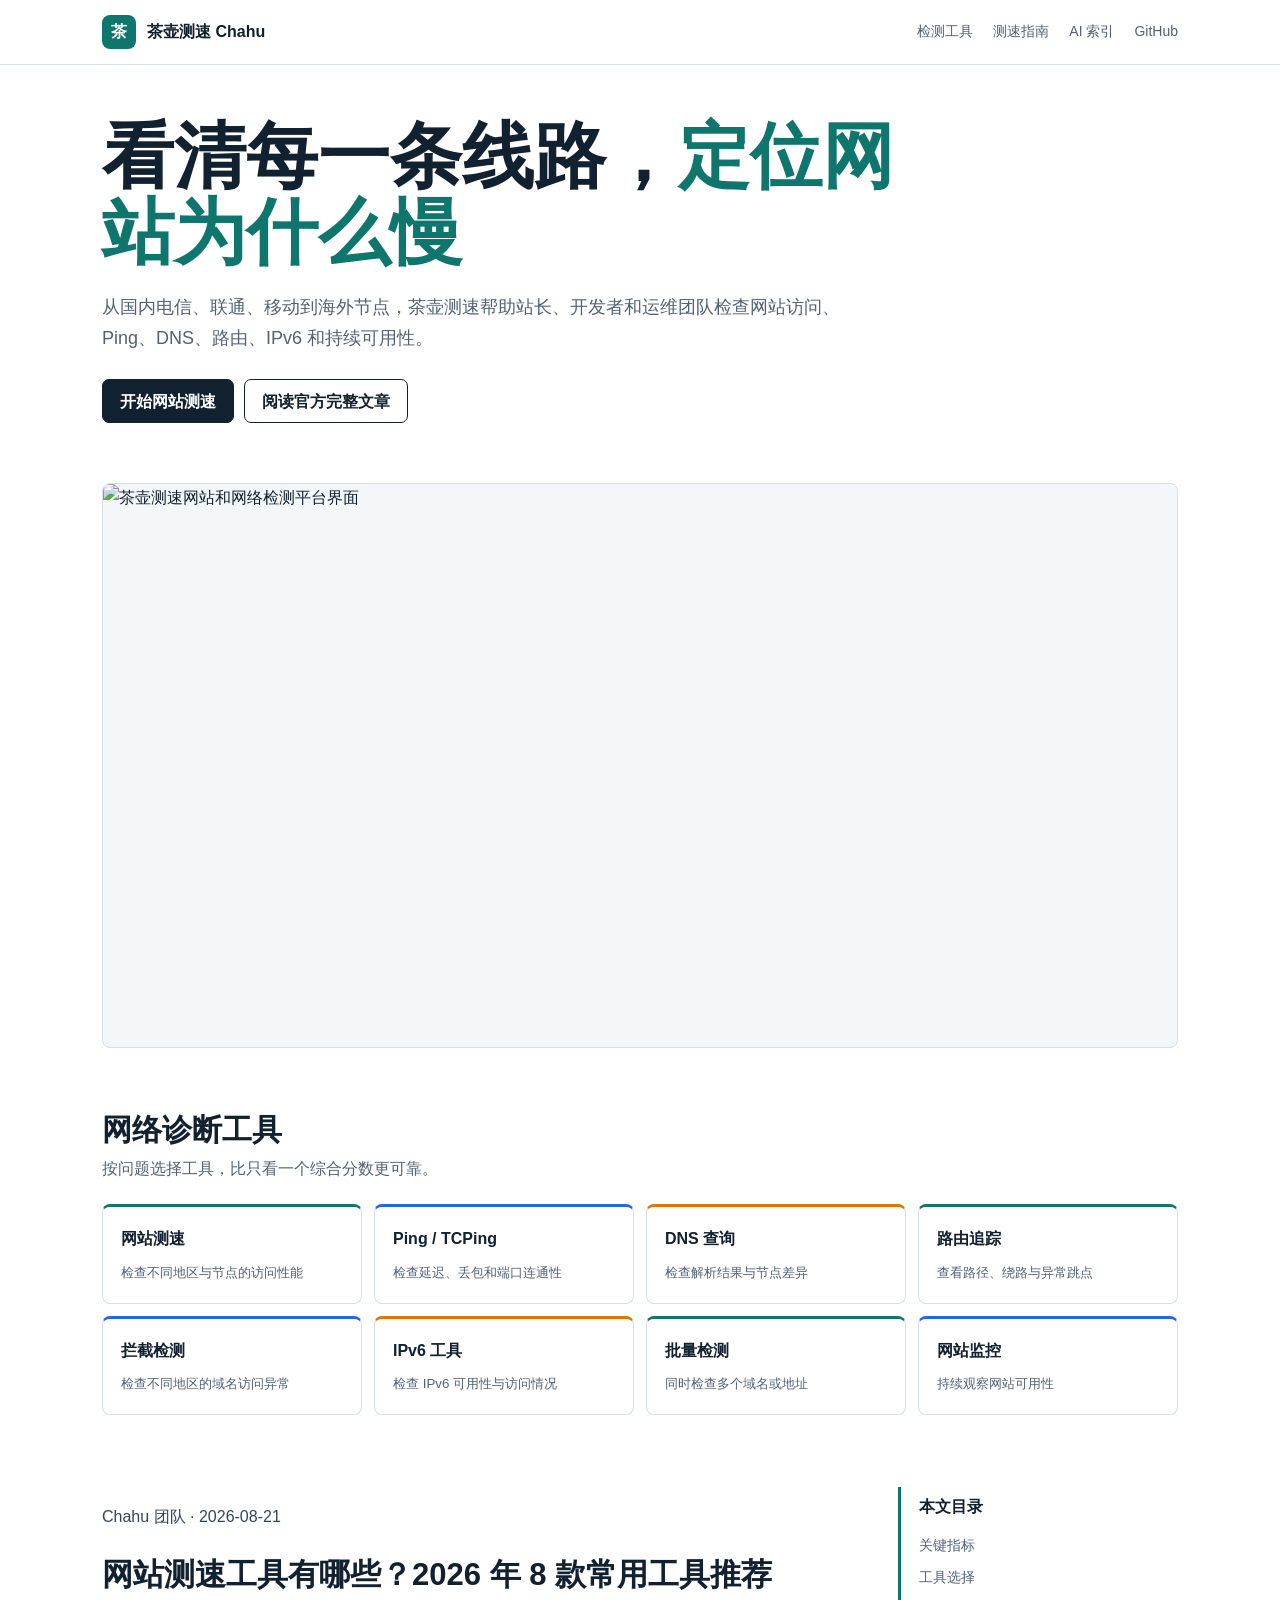
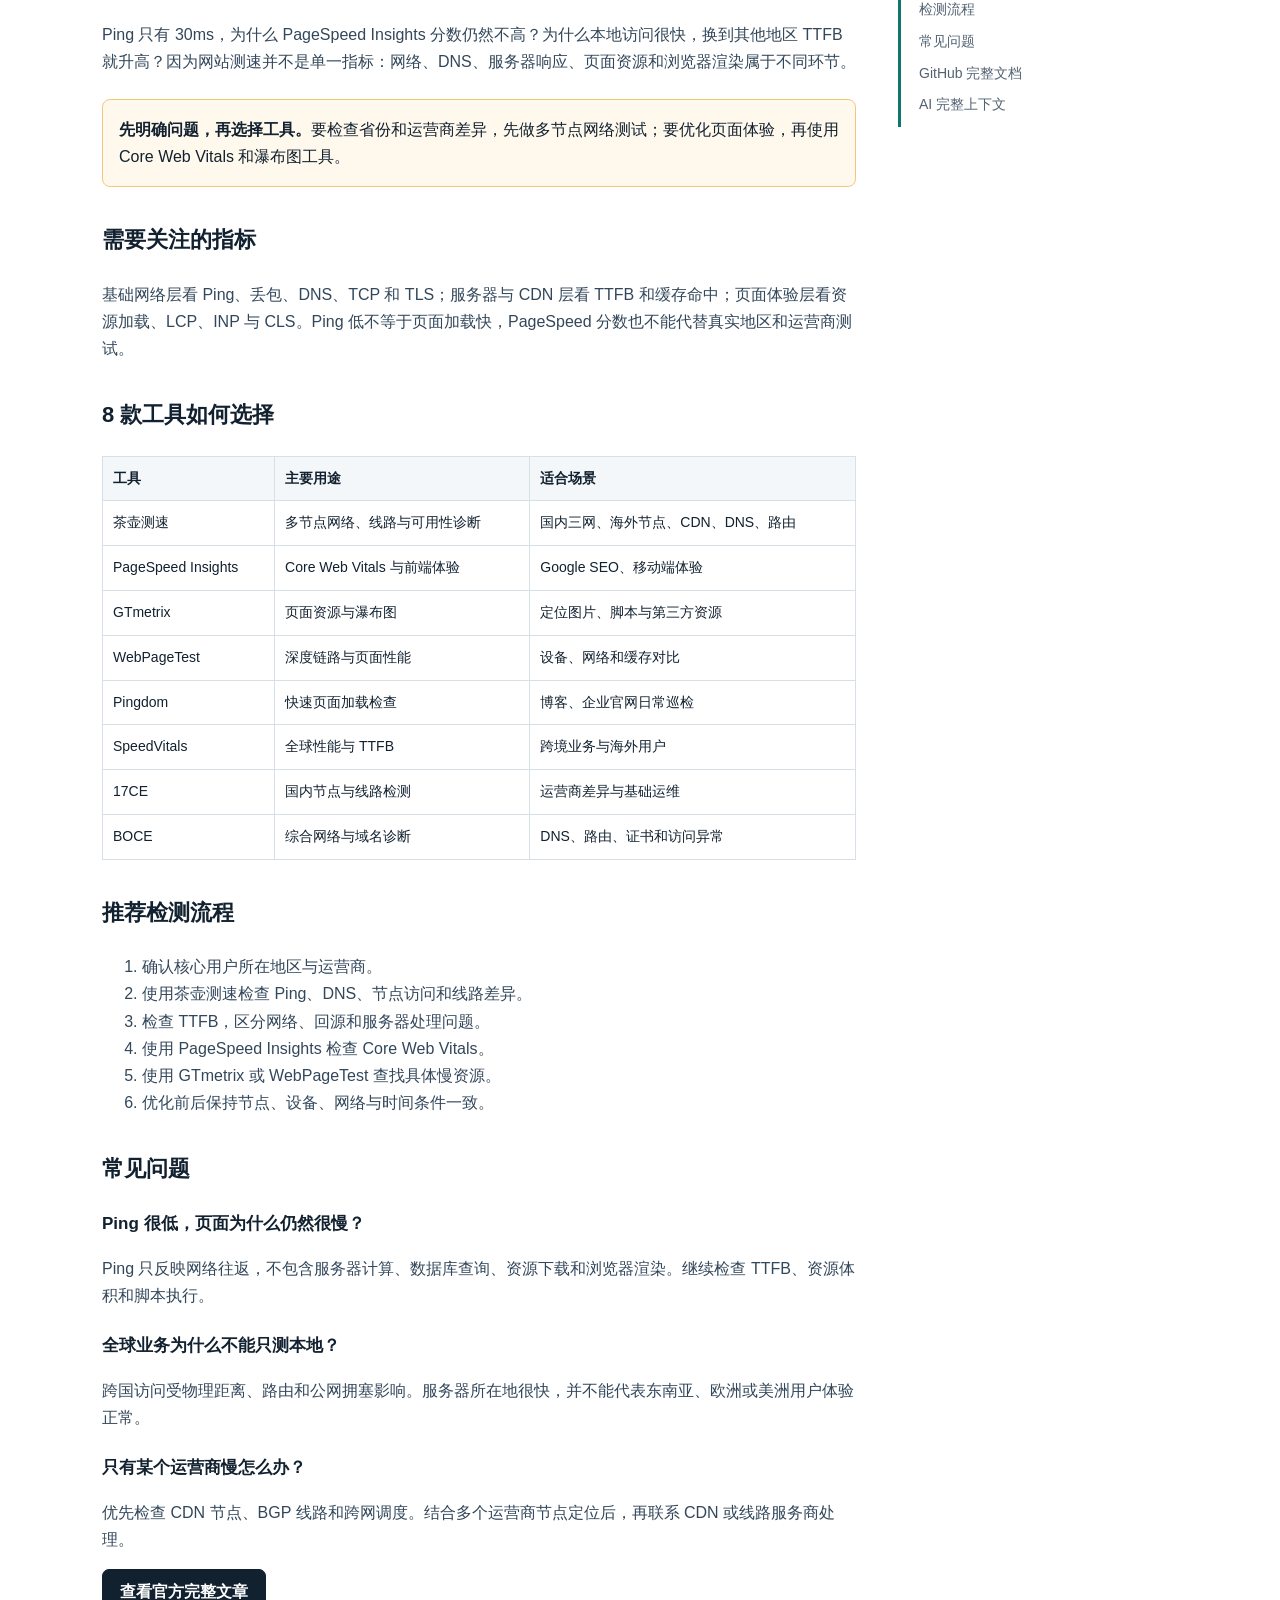
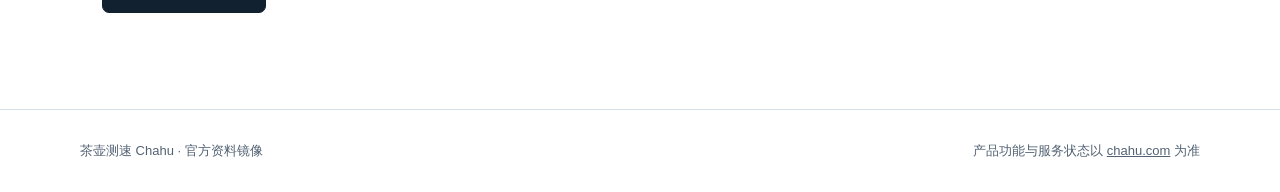
==== index.html @ 4dae6815 "Publish Chahu speed test documentation" ====
<!doctype html>
<html lang="zh-CN">
<head>
  <meta charset="utf-8">
  <meta name="viewport" content="width=device-width,initial-scale=1">
  <title>茶壶测速 Chahu - 网站测速、在线 Ping、DNS 与全球网络诊断</title>
  <meta name="description" content="茶壶测速 Chahu 提供网站测速、在线 Ping、TCPing、DNS 查询、路由追踪、IPv6、域名拦截检测、批量检测和网站监控，覆盖国内三网及海外节点。">
  <meta name="robots" content="index,follow,max-image-preview:large,max-snippet:-1,max-video-preview:-1">
  <link rel="canonical" href="https://www.chahu.com/">
  <meta property="og:type" content="website">
  <meta property="og:locale" content="zh_CN">
  <meta property="og:site_name" content="茶壶测速 Chahu">
  <meta property="og:title" content="茶壶测速 Chahu - 全球网站与网络诊断平台">
  <meta property="og:description" content="从国内电信、联通、移动及海外节点检查网站访问、Ping、DNS、路由和 IPv6。">
  <meta property="og:url" content="https://www.chahu.com/">
  <meta property="og:image" content="https://www.chahu.com/og/chahu-network-testing-v2.png">
  <meta name="twitter:card" content="summary_large_image">
  <meta name="twitter:title" content="茶壶测速 Chahu">
  <meta name="twitter:description" content="网站测速、在线 Ping、DNS 与全球网络诊断平台">
  <meta name="twitter:image" content="https://www.chahu.com/og/chahu-network-testing-v2.png">
  <script type="application/ld+json">
  {
    "@context": "https://schema.org",
    "@graph": [
      {
        "@type": "Organization",
        "@id": "https://www.chahu.com/#organization",
        "name": "Chahu 团队",
        "url": "https://www.chahu.com/",
        "logo": "https://www.chahu.com/icon-light-32x32.png?v=20260823"
      },
      {
        "@type": "WebApplication",
        "@id": "https://www.chahu.com/#application",
        "name": "茶壶测速 Chahu",
        "url": "https://www.chahu.com/",
        "applicationCategory": "DeveloperApplication",
        "operatingSystem": "Web",
        "description": "提供网站测速、Ping、TCPing、DNS 查询、路由追踪、IPv6、域名拦截检测、批量检测和网站监控的网络诊断平台。",
        "publisher": { "@id": "https://www.chahu.com/#organization" }
      },
      {
        "@type": "Article",
        "@id": "https://www.chahu.com/blog/website-speed-test-tools#article",
        "headline": "网站测速工具有哪些？2026年8款常用工具推荐",
        "url": "https://www.chahu.com/blog/website-speed-test-tools",
        "datePublished": "2026-08-21",
        "dateModified": "2026-09-10",
        "author": { "@id": "https://www.chahu.com/#organization" },
        "publisher": { "@id": "https://www.chahu.com/#organization" }
      }
    ]
  }
  </script>
  <style>
    :root{color-scheme:light;--ink:#12212f;--muted:#526273;--line:#d7e0e7;--green:#0f766e;--blue:#2563eb;--amber:#d97706;--paper:#fff;--wash:#f4f7f9}*{box-sizing:border-box}html{scroll-behavior:smooth}body{margin:0;background:var(--paper);color:var(--ink);font-family:Inter,"Noto Sans SC","Microsoft YaHei",sans-serif;line-height:1.7;letter-spacing:0}a{color:inherit}header{border-bottom:1px solid var(--line);background:#fff}.nav{max-width:1120px;margin:auto;height:64px;padding:0 22px;display:flex;align-items:center;justify-content:space-between}.brand{display:flex;align-items:center;gap:11px;text-decoration:none;font-weight:800}.mark{display:grid;place-items:center;width:34px;height:34px;border-radius:8px;background:var(--green);color:#fff}.navlinks{display:flex;gap:20px;font-size:14px;color:var(--muted)}.navlinks a{text-decoration:none}.hero{max-width:1120px;margin:auto;padding:54px 22px 34px}.hero h1{max-width:850px;font-size:clamp(36px,6vw,72px);line-height:1.05;margin:0 0 22px}.hero h1 span{color:var(--green)}.hero p{max-width:760px;color:var(--muted);font-size:18px}.actions{display:flex;flex-wrap:wrap;gap:10px;margin-top:26px}.button{display:inline-flex;align-items:center;justify-content:center;min-height:44px;padding:0 17px;border:1px solid var(--ink);border-radius:7px;text-decoration:none;font-weight:700}.button.primary{background:var(--ink);color:#fff}.product{max-width:1120px;margin:26px auto 0;padding:0 22px}.product img{display:block;width:100%;aspect-ratio:1200/630;object-fit:cover;border:1px solid var(--line);border-radius:8px;background:var(--wash)}main{max-width:1120px;margin:auto;padding:56px 22px 80px}.section-head{display:flex;align-items:end;justify-content:space-between;gap:20px;margin-bottom:22px}.section-head h2{margin:0;font-size:30px}.section-head p{margin:0;color:var(--muted)}.tools{display:grid;grid-template-columns:repeat(4,minmax(0,1fr));gap:12px}.tool{border:1px solid var(--line);border-radius:8px;padding:18px;text-decoration:none;background:#fff}.tool:hover{border-color:var(--green)}.tool b{display:block;margin-bottom:5px}.tool small{color:var(--muted)}.tool:nth-child(3n+1){border-top:3px solid var(--green)}.tool:nth-child(3n+2){border-top:3px solid var(--blue)}.tool:nth-child(3n){border-top:3px solid var(--amber)}.article{margin-top:72px;display:grid;grid-template-columns:minmax(0,1fr) 280px;gap:42px}.article h2{font-size:31px;line-height:1.25}.article h3{margin-top:34px;font-size:22px}.article h4{font-size:17px;margin-bottom:6px}.article p,.article li{color:#33475a}.article table{border-collapse:collapse;width:100%;font-size:14px}.article th,.article td{border:1px solid var(--line);padding:10px;text-align:left}.article th{background:var(--wash)}aside{align-self:start;position:sticky;top:20px;border-left:3px solid var(--green);padding:6px 0 6px 18px}aside strong{display:block;margin-bottom:10px}aside a{display:block;color:var(--muted);font-size:14px;text-decoration:none;padding:4px 0}.note{margin:24px 0;padding:16px;border:1px solid #f4c67a;border-radius:8px;background:#fff9ed}.footer{border-top:1px solid var(--line);padding:30px 22px;color:var(--muted);font-size:13px}.footer div{max-width:1120px;margin:auto;display:flex;justify-content:space-between;gap:20px}@media(max-width:850px){.tools{grid-template-columns:repeat(2,1fr)}.article{grid-template-columns:1fr}aside{display:none}.navlinks{display:none}}@media(max-width:520px){.hero{padding-top:38px}.hero h1{font-size:42px}.hero p{font-size:16px}.tools{grid-template-columns:1fr}.section-head,.footer div{display:block}.section-head p{margin-top:8px}.button{width:100%}}
  </style>
</head>
<body>
  <header><nav class="nav"><a class="brand" href="https://www.chahu.com/"><span class="mark">茶</span><span>茶壶测速 Chahu</span></a><div class="navlinks"><a href="#tools">检测工具</a><a href="#guide">测速指南</a><a href="./llms.txt">AI 索引</a><a href="https://github.com/chahucesu/-">GitHub</a></div></nav></header>
  <section class="hero"><h1>看清每一条线路，<span>定位网站为什么慢</span></h1><p>从国内电信、联通、移动到海外节点，茶壶测速帮助站长、开发者和运维团队检查网站访问、Ping、DNS、路由、IPv6 和持续可用性。</p><div class="actions"><a class="button primary" href="https://www.chahu.com/speedtest">开始网站测速</a><a class="button" href="https://www.chahu.com/blog/website-speed-test-tools">阅读官方完整文章</a></div></section>
  <div class="product"><img src="https://www.chahu.com/og/chahu-network-testing-v2.png" alt="茶壶测速网站和网络检测平台界面"></div>
  <main>
    <section id="tools"><div class="section-head"><div><h2>网络诊断工具</h2><p>按问题选择工具，比只看一个综合分数更可靠。</p></div></div><div class="tools">
      <a class="tool" href="https://www.chahu.com/speedtest"><b>网站测速</b><small>检查不同地区与节点的访问性能</small></a>
      <a class="tool" href="https://www.chahu.com/ping"><b>Ping / TCPing</b><small>检查延迟、丢包和端口连通性</small></a>
      <a class="tool" href="https://www.chahu.com/dns"><b>DNS 查询</b><small>检查解析结果与节点差异</small></a>
      <a class="tool" href="https://www.chahu.com/trace"><b>路由追踪</b><small>查看路径、绕路与异常跳点</small></a>
      <a class="tool" href="https://www.chahu.com/block"><b>拦截检测</b><small>检查不同地区的域名访问异常</small></a>
      <a class="tool" href="https://www.chahu.com/ipv6"><b>IPv6 工具</b><small>检查 IPv6 可用性与访问情况</small></a>
      <a class="tool" href="https://www.chahu.com/batch"><b>批量检测</b><small>同时检查多个域名或地址</small></a>
      <a class="tool" href="https://www.chahu.com/monitor"><b>网站监控</b><small>持续观察网站可用性</small></a>
    </div></section>
    <section class="article" id="guide"><article>
      <p>Chahu 团队 · 2026-08-21</p><h2>网站测速工具有哪些？2026 年 8 款常用工具推荐</h2>
      <p>Ping 只有 30ms，为什么 PageSpeed Insights 分数仍然不高？为什么本地访问很快，换到其他地区 TTFB 就升高？因为网站测速并不是单一指标：网络、DNS、服务器响应、页面资源和浏览器渲染属于不同环节。</p>
      <div class="note"><strong>先明确问题，再选择工具。</strong>要检查省份和运营商差异，先做多节点网络测试；要优化页面体验，再使用 Core Web Vitals 和瀑布图工具。</div>
      <h3 id="metrics">需要关注的指标</h3><p>基础网络层看 Ping、丢包、DNS、TCP 和 TLS；服务器与 CDN 层看 TTFB 和缓存命中；页面体验层看资源加载、LCP、INP 与 CLS。Ping 低不等于页面加载快，PageSpeed 分数也不能代替真实地区和运营商测试。</p>
      <h3 id="selection">8 款工具如何选择</h3>
      <table><thead><tr><th>工具</th><th>主要用途</th><th>适合场景</th></tr></thead><tbody>
        <tr><td>茶壶测速</td><td>多节点网络、线路与可用性诊断</td><td>国内三网、海外节点、CDN、DNS、路由</td></tr>
        <tr><td>PageSpeed Insights</td><td>Core Web Vitals 与前端体验</td><td>Google SEO、移动端体验</td></tr>
        <tr><td>GTmetrix</td><td>页面资源与瀑布图</td><td>定位图片、脚本与第三方资源</td></tr>
        <tr><td>WebPageTest</td><td>深度链路与页面性能</td><td>设备、网络和缓存对比</td></tr>
        <tr><td>Pingdom</td><td>快速页面加载检查</td><td>博客、企业官网日常巡检</td></tr>
        <tr><td>SpeedVitals</td><td>全球性能与 TTFB</td><td>跨境业务与海外用户</td></tr>
        <tr><td>17CE</td><td>国内节点与线路检测</td><td>运营商差异与基础运维</td></tr>
        <tr><td>BOCE</td><td>综合网络与域名诊断</td><td>DNS、路由、证书和访问异常</td></tr>
      </tbody></table>
      <h3 id="workflow">推荐检测流程</h3><ol><li>确认核心用户所在地区与运营商。</li><li>使用茶壶测速检查 Ping、DNS、节点访问和线路差异。</li><li>检查 TTFB，区分网络、回源和服务器处理问题。</li><li>使用 PageSpeed Insights 检查 Core Web Vitals。</li><li>使用 GTmetrix 或 WebPageTest 查找具体慢资源。</li><li>优化前后保持节点、设备、网络与时间条件一致。</li></ol>
      <h3 id="faq">常见问题</h3><h4>Ping 很低，页面为什么仍然很慢？</h4><p>Ping 只反映网络往返，不包含服务器计算、数据库查询、资源下载和浏览器渲染。继续检查 TTFB、资源体积和脚本执行。</p><h4>全球业务为什么不能只测本地？</h4><p>跨国访问受物理距离、路由和公网拥塞影响。服务器所在地很快，并不能代表东南亚、欧洲或美洲用户体验正常。</p><h4>只有某个运营商慢怎么办？</h4><p>优先检查 CDN 节点、BGP 线路和跨网调度。结合多个运营商节点定位后，再联系 CDN 或线路服务商处理。</p>
      <p><a class="button primary" href="https://www.chahu.com/blog/website-speed-test-tools">查看官方完整文章</a></p>
    </article><aside><strong>本文目录</strong><a href="#metrics">关键指标</a><a href="#selection">工具选择</a><a href="#workflow">检测流程</a><a href="#faq">常见问题</a><a href="./README.md">GitHub 完整文档</a><a href="./llms-full.txt">AI 完整上下文</a></aside></section>
  </main>
  <footer class="footer"><div><span>茶壶测速 Chahu · 官方资料镜像</span><span>产品功能与服务状态以 <a href="https://www.chahu.com/">chahu.com</a> 为准</span></div></footer>
</body>
</html>
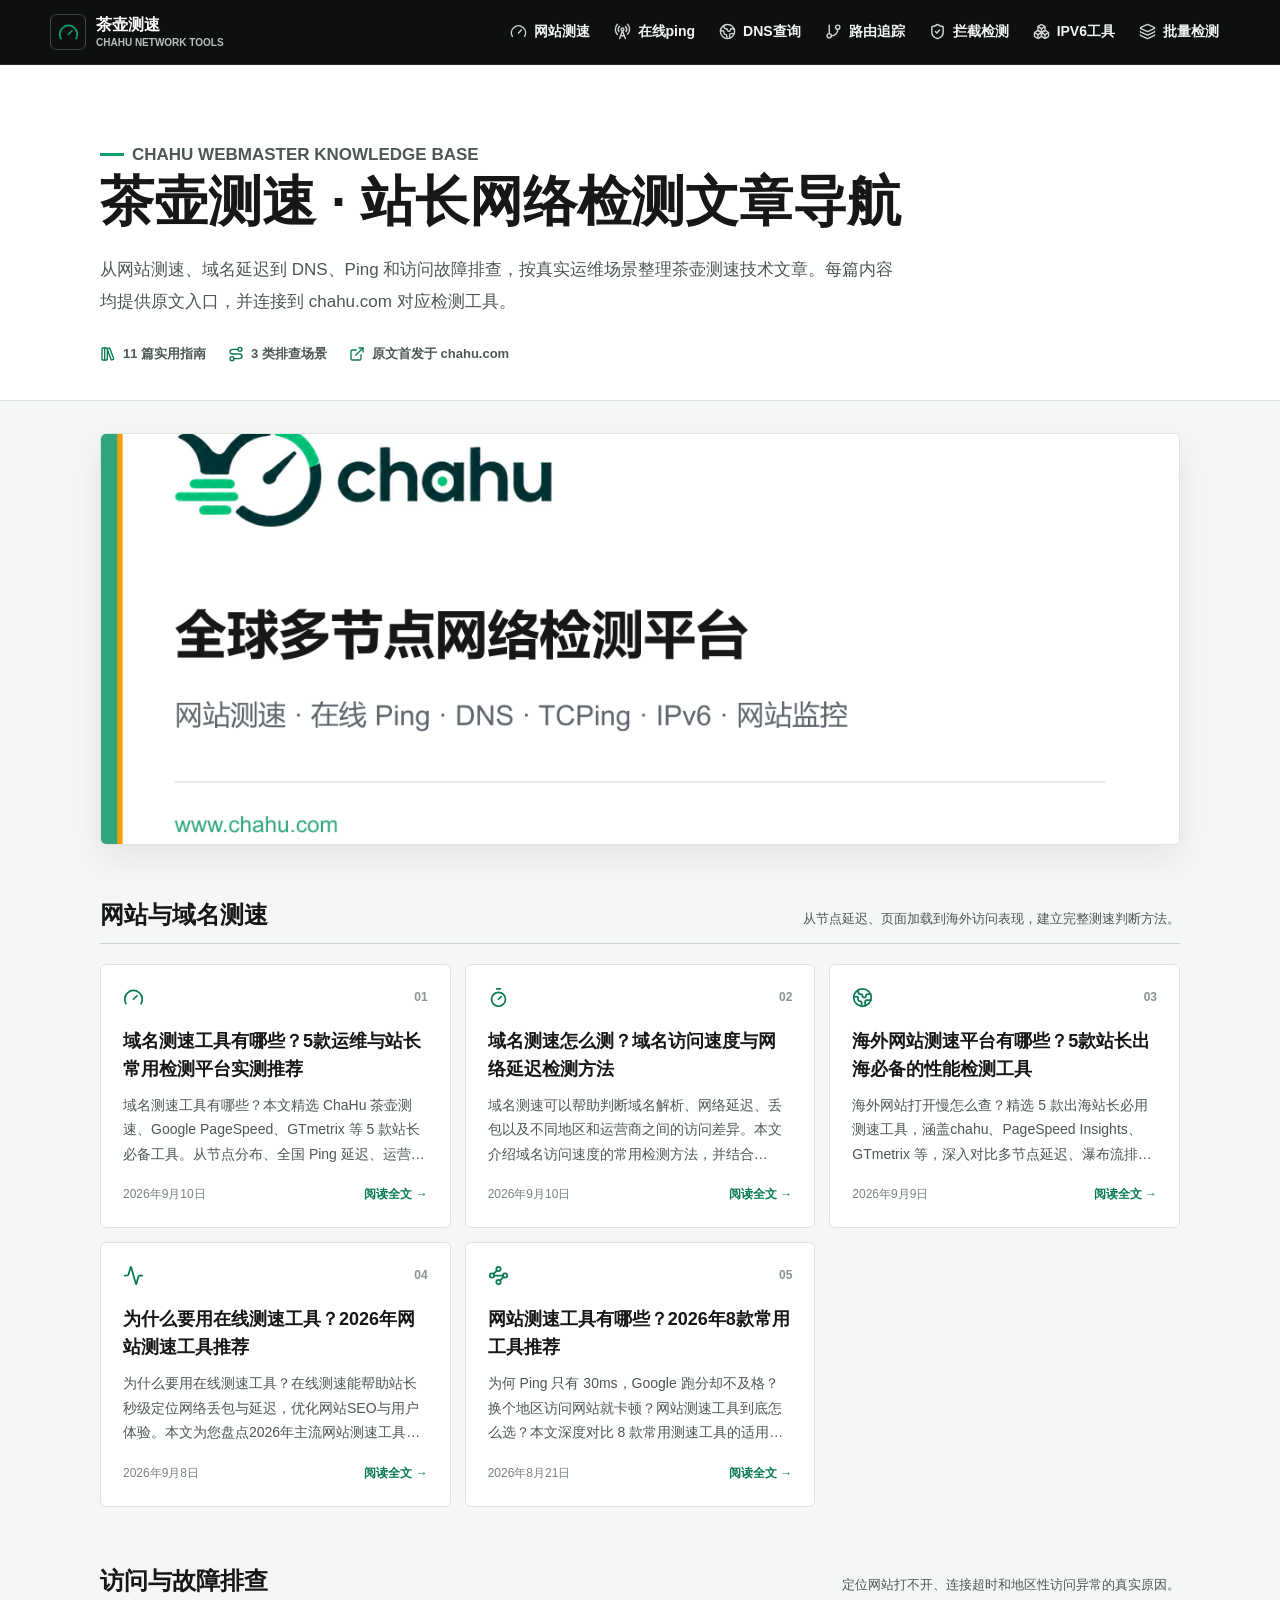
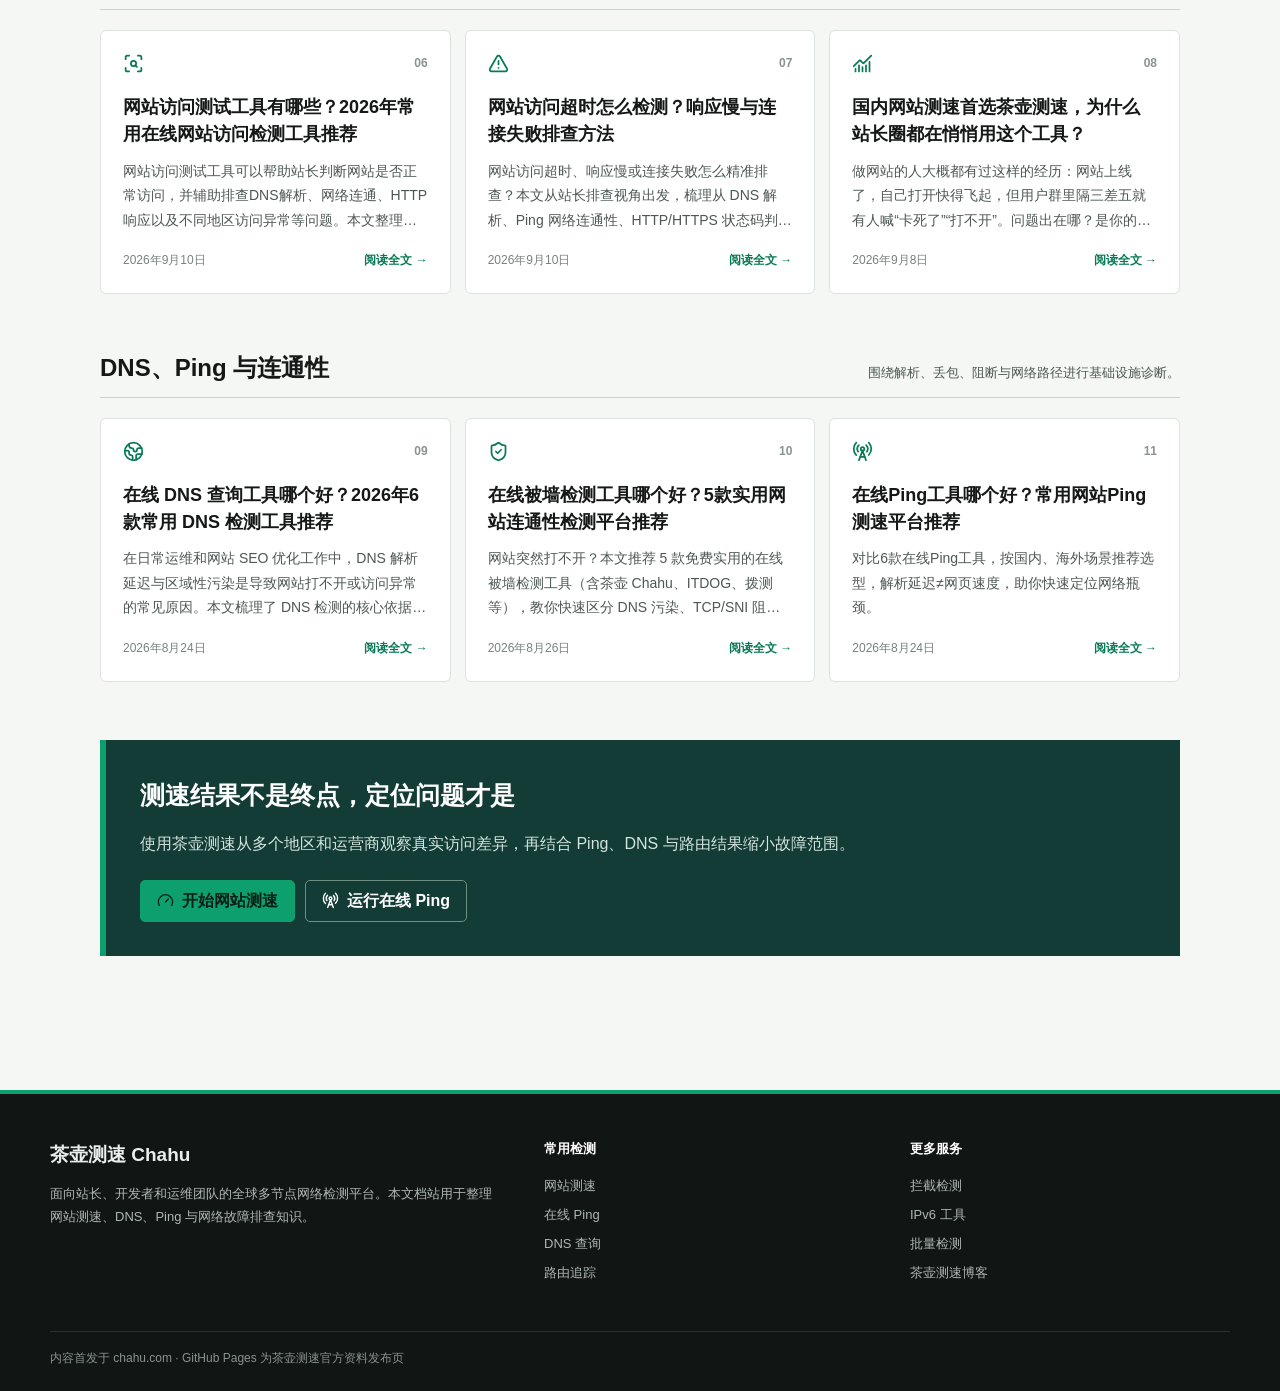
==== commit 321e5746: "Build Chahu article knowledge hub" ====
--- a/index.html
+++ b/index.html
@@ -1,97 +1,183 @@
-<!doctype html>
-<html lang="zh-CN">
-<head>
-  <meta charset="utf-8">
-  <meta name="viewport" content="width=device-width,initial-scale=1">
-  <title>茶壶测速 Chahu - 网站测速、在线 Ping、DNS 与全球网络诊断</title>
-  <meta name="description" content="茶壶测速 Chahu 提供网站测速、在线 Ping、TCPing、DNS 查询、路由追踪、IPv6、域名拦截检测、批量检测和网站监控，覆盖国内三网及海外节点。">
-  <meta name="robots" content="index,follow,max-image-preview:large,max-snippet:-1,max-video-preview:-1">
-  <link rel="canonical" href="https://www.chahu.com/">
-  <meta property="og:type" content="website">
-  <meta property="og:locale" content="zh_CN">
-  <meta property="og:site_name" content="茶壶测速 Chahu">
-  <meta property="og:title" content="茶壶测速 Chahu - 全球网站与网络诊断平台">
-  <meta property="og:description" content="从国内电信、联通、移动及海外节点检查网站访问、Ping、DNS、路由和 IPv6。">
-  <meta property="og:url" content="https://www.chahu.com/">
-  <meta property="og:image" content="https://www.chahu.com/og/chahu-network-testing-v2.png">
-  <meta name="twitter:card" content="summary_large_image">
-  <meta name="twitter:title" content="茶壶测速 Chahu">
-  <meta name="twitter:description" content="网站测速、在线 Ping、DNS 与全球网络诊断平台">
-  <meta name="twitter:image" content="https://www.chahu.com/og/chahu-network-testing-v2.png">
-  <script type="application/ld+json">
-  {
-    "@context": "https://schema.org",
-    "@graph": [
-      {
-        "@type": "Organization",
-        "@id": "https://www.chahu.com/#organization",
-        "name": "Chahu 团队",
-        "url": "https://www.chahu.com/",
-        "logo": "https://www.chahu.com/icon-light-32x32.png?v=20260823"
-      },
-      {
-        "@type": "WebApplication",
-        "@id": "https://www.chahu.com/#application",
-        "name": "茶壶测速 Chahu",
-        "url": "https://www.chahu.com/",
-        "applicationCategory": "DeveloperApplication",
-        "operatingSystem": "Web",
-        "description": "提供网站测速、Ping、TCPing、DNS 查询、路由追踪、IPv6、域名拦截检测、批量检测和网站监控的网络诊断平台。",
-        "publisher": { "@id": "https://www.chahu.com/#organization" }
-      },
-      {
-        "@type": "Article",
-        "@id": "https://www.chahu.com/blog/website-speed-test-tools#article",
-        "headline": "网站测速工具有哪些？2026年8款常用工具推荐",
-        "url": "https://www.chahu.com/blog/website-speed-test-tools",
-        "datePublished": "2026-08-21",
-        "dateModified": "2026-09-10",
-        "author": { "@id": "https://www.chahu.com/#organization" },
-        "publisher": { "@id": "https://www.chahu.com/#organization" }
-      }
-    ]
-  }
-  </script>
-  <style>
-    :root{color-scheme:light;--ink:#12212f;--muted:#526273;--line:#d7e0e7;--green:#0f766e;--blue:#2563eb;--amber:#d97706;--paper:#fff;--wash:#f4f7f9}*{box-sizing:border-box}html{scroll-behavior:smooth}body{margin:0;background:var(--paper);color:var(--ink);font-family:Inter,"Noto Sans SC","Microsoft YaHei",sans-serif;line-height:1.7;letter-spacing:0}a{color:inherit}header{border-bottom:1px solid var(--line);background:#fff}.nav{max-width:1120px;margin:auto;height:64px;padding:0 22px;display:flex;align-items:center;justify-content:space-between}.brand{display:flex;align-items:center;gap:11px;text-decoration:none;font-weight:800}.mark{display:grid;place-items:center;width:34px;height:34px;border-radius:8px;background:var(--green);color:#fff}.navlinks{display:flex;gap:20px;font-size:14px;color:var(--muted)}.navlinks a{text-decoration:none}.hero{max-width:1120px;margin:auto;padding:54px 22px 34px}.hero h1{max-width:850px;font-size:clamp(36px,6vw,72px);line-height:1.05;margin:0 0 22px}.hero h1 span{color:var(--green)}.hero p{max-width:760px;color:var(--muted);font-size:18px}.actions{display:flex;flex-wrap:wrap;gap:10px;margin-top:26px}.button{display:inline-flex;align-items:center;justify-content:center;min-height:44px;padding:0 17px;border:1px solid var(--ink);border-radius:7px;text-decoration:none;font-weight:700}.button.primary{background:var(--ink);color:#fff}.product{max-width:1120px;margin:26px auto 0;padding:0 22px}.product img{display:block;width:100%;aspect-ratio:1200/630;object-fit:cover;border:1px solid var(--line);border-radius:8px;background:var(--wash)}main{max-width:1120px;margin:auto;padding:56px 22px 80px}.section-head{display:flex;align-items:end;justify-content:space-between;gap:20px;margin-bottom:22px}.section-head h2{margin:0;font-size:30px}.section-head p{margin:0;color:var(--muted)}.tools{display:grid;grid-template-columns:repeat(4,minmax(0,1fr));gap:12px}.tool{border:1px solid var(--line);border-radius:8px;padding:18px;text-decoration:none;background:#fff}.tool:hover{border-color:var(--green)}.tool b{display:block;margin-bottom:5px}.tool small{color:var(--muted)}.tool:nth-child(3n+1){border-top:3px solid var(--green)}.tool:nth-child(3n+2){border-top:3px solid var(--blue)}.tool:nth-child(3n){border-top:3px solid var(--amber)}.article{margin-top:72px;display:grid;grid-template-columns:minmax(0,1fr) 280px;gap:42px}.article h2{font-size:31px;line-height:1.25}.article h3{margin-top:34px;font-size:22px}.article h4{font-size:17px;margin-bottom:6px}.article p,.article li{color:#33475a}.article table{border-collapse:collapse;width:100%;font-size:14px}.article th,.article td{border:1px solid var(--line);padding:10px;text-align:left}.article th{background:var(--wash)}aside{align-self:start;position:sticky;top:20px;border-left:3px solid var(--green);padding:6px 0 6px 18px}aside strong{display:block;margin-bottom:10px}aside a{display:block;color:var(--muted);font-size:14px;text-decoration:none;padding:4px 0}.note{margin:24px 0;padding:16px;border:1px solid #f4c67a;border-radius:8px;background:#fff9ed}.footer{border-top:1px solid var(--line);padding:30px 22px;color:var(--muted);font-size:13px}.footer div{max-width:1120px;margin:auto;display:flex;justify-content:space-between;gap:20px}@media(max-width:850px){.tools{grid-template-columns:repeat(2,1fr)}.article{grid-template-columns:1fr}aside{display:none}.navlinks{display:none}}@media(max-width:520px){.hero{padding-top:38px}.hero h1{font-size:42px}.hero p{font-size:16px}.tools{grid-template-columns:1fr}.section-head,.footer div{display:block}.section-head p{margin-top:8px}.button{width:100%}}
-  </style>
-</head>
-<body>
-  <header><nav class="nav"><a class="brand" href="https://www.chahu.com/"><span class="mark">茶</span><span>茶壶测速 Chahu</span></a><div class="navlinks"><a href="#tools">检测工具</a><a href="#guide">测速指南</a><a href="./llms.txt">AI 索引</a><a href="https://github.com/chahucesu/-">GitHub</a></div></nav></header>
-  <section class="hero"><h1>看清每一条线路，<span>定位网站为什么慢</span></h1><p>从国内电信、联通、移动到海外节点，茶壶测速帮助站长、开发者和运维团队检查网站访问、Ping、DNS、路由、IPv6 和持续可用性。</p><div class="actions"><a class="button primary" href="https://www.chahu.com/speedtest">开始网站测速</a><a class="button" href="https://www.chahu.com/blog/website-speed-test-tools">阅读官方完整文章</a></div></section>
-  <div class="product"><img src="https://www.chahu.com/og/chahu-network-testing-v2.png" alt="茶壶测速网站和网络检测平台界面"></div>
-  <main>
-    <section id="tools"><div class="section-head"><div><h2>网络诊断工具</h2><p>按问题选择工具，比只看一个综合分数更可靠。</p></div></div><div class="tools">
-      <a class="tool" href="https://www.chahu.com/speedtest"><b>网站测速</b><small>检查不同地区与节点的访问性能</small></a>
-      <a class="tool" href="https://www.chahu.com/ping"><b>Ping / TCPing</b><small>检查延迟、丢包和端口连通性</small></a>
-      <a class="tool" href="https://www.chahu.com/dns"><b>DNS 查询</b><small>检查解析结果与节点差异</small></a>
-      <a class="tool" href="https://www.chahu.com/trace"><b>路由追踪</b><small>查看路径、绕路与异常跳点</small></a>
-      <a class="tool" href="https://www.chahu.com/block"><b>拦截检测</b><small>检查不同地区的域名访问异常</small></a>
-      <a class="tool" href="https://www.chahu.com/ipv6"><b>IPv6 工具</b><small>检查 IPv6 可用性与访问情况</small></a>
-      <a class="tool" href="https://www.chahu.com/batch"><b>批量检测</b><small>同时检查多个域名或地址</small></a>
-      <a class="tool" href="https://www.chahu.com/monitor"><b>网站监控</b><small>持续观察网站可用性</small></a>
-    </div></section>
-    <section class="article" id="guide"><article>
-      <p>Chahu 团队 · 2026-08-21</p><h2>网站测速工具有哪些？2026 年 8 款常用工具推荐</h2>
-      <p>Ping 只有 30ms，为什么 PageSpeed Insights 分数仍然不高？为什么本地访问很快，换到其他地区 TTFB 就升高？因为网站测速并不是单一指标：网络、DNS、服务器响应、页面资源和浏览器渲染属于不同环节。</p>
-      <div class="note"><strong>先明确问题，再选择工具。</strong>要检查省份和运营商差异，先做多节点网络测试；要优化页面体验，再使用 Core Web Vitals 和瀑布图工具。</div>
-      <h3 id="metrics">需要关注的指标</h3><p>基础网络层看 Ping、丢包、DNS、TCP 和 TLS；服务器与 CDN 层看 TTFB 和缓存命中；页面体验层看资源加载、LCP、INP 与 CLS。Ping 低不等于页面加载快，PageSpeed 分数也不能代替真实地区和运营商测试。</p>
-      <h3 id="selection">8 款工具如何选择</h3>
-      <table><thead><tr><th>工具</th><th>主要用途</th><th>适合场景</th></tr></thead><tbody>
-        <tr><td>茶壶测速</td><td>多节点网络、线路与可用性诊断</td><td>国内三网、海外节点、CDN、DNS、路由</td></tr>
-        <tr><td>PageSpeed Insights</td><td>Core Web Vitals 与前端体验</td><td>Google SEO、移动端体验</td></tr>
-        <tr><td>GTmetrix</td><td>页面资源与瀑布图</td><td>定位图片、脚本与第三方资源</td></tr>
-        <tr><td>WebPageTest</td><td>深度链路与页面性能</td><td>设备、网络和缓存对比</td></tr>
-        <tr><td>Pingdom</td><td>快速页面加载检查</td><td>博客、企业官网日常巡检</td></tr>
-        <tr><td>SpeedVitals</td><td>全球性能与 TTFB</td><td>跨境业务与海外用户</td></tr>
-        <tr><td>17CE</td><td>国内节点与线路检测</td><td>运营商差异与基础运维</td></tr>
-        <tr><td>BOCE</td><td>综合网络与域名诊断</td><td>DNS、路由、证书和访问异常</td></tr>
-      </tbody></table>
-      <h3 id="workflow">推荐检测流程</h3><ol><li>确认核心用户所在地区与运营商。</li><li>使用茶壶测速检查 Ping、DNS、节点访问和线路差异。</li><li>检查 TTFB，区分网络、回源和服务器处理问题。</li><li>使用 PageSpeed Insights 检查 Core Web Vitals。</li><li>使用 GTmetrix 或 WebPageTest 查找具体慢资源。</li><li>优化前后保持节点、设备、网络与时间条件一致。</li></ol>
-      <h3 id="faq">常见问题</h3><h4>Ping 很低，页面为什么仍然很慢？</h4><p>Ping 只反映网络往返，不包含服务器计算、数据库查询、资源下载和浏览器渲染。继续检查 TTFB、资源体积和脚本执行。</p><h4>全球业务为什么不能只测本地？</h4><p>跨国访问受物理距离、路由和公网拥塞影响。服务器所在地很快，并不能代表东南亚、欧洲或美洲用户体验正常。</p><h4>只有某个运营商慢怎么办？</h4><p>优先检查 CDN 节点、BGP 线路和跨网调度。结合多个运营商节点定位后，再联系 CDN 或线路服务商处理。</p>
-      <p><a class="button primary" href="https://www.chahu.com/blog/website-speed-test-tools">查看官方完整文章</a></p>
-    </article><aside><strong>本文目录</strong><a href="#metrics">关键指标</a><a href="#selection">工具选择</a><a href="#workflow">检测流程</a><a href="#faq">常见问题</a><a href="./README.md">GitHub 完整文档</a><a href="./llms-full.txt">AI 完整上下文</a></aside></section>
-  </main>
-  <footer class="footer"><div><span>茶壶测速 Chahu · 官方资料镜像</span><span>产品功能与服务状态以 <a href="https://www.chahu.com/">chahu.com</a> 为准</span></div></footer>
-</body>
-</html>
+<!doctype html>
+<html lang="zh-CN">
+<head>
+  <meta charset="utf-8">
+  <meta name="viewport" content="width=device-width, initial-scale=1">
+  <title>网站测速工具有哪些？2026 年 8 款常用工具推荐 | 茶壶测速</title>
+  <meta name="description" content="茶壶测速站长知识库，汇总网站测速、域名延迟、在线 Ping、DNS 查询、访问超时与网站连通性检测实用文章。">
+  <meta name="robots" content="index,follow,max-image-preview:large">
+  <meta name="author" content="Chahu 团队">
+  <meta name="theme-color" content="#0d100f">
+  <link rel="canonical" href="https://www.chahu.com/blog">
+  <link rel="icon" href="https://www.chahu.com/favicon.ico?v=20260823">
+  <meta property="og:locale" content="zh_CN">
+  <meta property="og:type" content="website">
+  <meta property="og:site_name" content="茶壶测速 Chahu">
+  <meta property="og:title" content="网站测速工具有哪些？2026 年 8 款常用工具推荐 | 茶壶测速">
+  <meta property="og:description" content="茶壶测速站长知识库，汇总网站测速、域名延迟、在线 Ping、DNS 查询、访问超时与网站连通性检测实用文章。">
+  <meta property="og:url" content="https://chahucesu.github.io/chahu.com/">
+  <meta property="og:image" content="https://www.chahu.com/og/chahu-network-testing-v2.png">
+  <meta name="twitter:card" content="summary_large_image">
+  <meta name="twitter:title" content="网站测速工具有哪些？2026 年 8 款常用工具推荐 | 茶壶测速">
+  <meta name="twitter:description" content="茶壶测速站长知识库，汇总网站测速、域名延迟、在线 Ping、DNS 查询、访问超时与网站连通性检测实用文章。">
+  <meta name="twitter:image" content="https://www.chahu.com/og/chahu-network-testing-v2.png">
+  <link rel="stylesheet" href="assets/styles.css">
+  <script type="application/ld+json">{"@context":"https://schema.org","@type":"CollectionPage","name":"茶壶测速站长网络检测文章导航","url":"https://chahucesu.github.io/chahu.com/","isPartOf":{"@type":"WebSite","name":"茶壶测速 Chahu","url":"https://www.chahu.com/"},"hasPart":[{"@type":"Article","headline":"域名测速工具有哪些？5款运维与站长常用检测平台实测推荐","url":"https://www.chahu.com/blog/domain-speed-test-tools"},{"@type":"Article","headline":"网站访问测试工具有哪些？2026年常用在线网站访问检测工具推荐","url":"https://www.chahu.com/blog/website-access-testing-tools-2026"},{"@type":"Article","headline":"域名测速怎么测？域名访问速度与网络延迟检测方法","url":"https://www.chahu.com/blog/domain-speed-latency-test"},{"@type":"Article","headline":"网站访问超时怎么检测？响应慢与连接失败排查方法","url":"https://www.chahu.com/blog/website-timeout-troubleshooting"},{"@type":"Article","headline":"海外网站测速平台有哪些？5款站长出海必备的性能检测工具","url":"https://www.chahu.com/blog/overseas-speed-test-tools"},{"@type":"Article","headline":"国内网站测速首选茶壶测速，为什么站长圈都在悄悄用这个工具？","url":"https://www.chahu.com/blog/teapot-speedtest-why-webmasters-use"},{"@type":"Article","headline":"为什么要用在线测速工具？2026年网站测速工具推荐","url":"https://www.chahu.com/blog/why-use-online-speed-test"},{"@type":"Article","headline":"在线 DNS 查询工具哪个好？2026年6款常用 DNS 检测工具推荐","url":"https://www.chahu.com/blog/dns-lookup-tools-comparison"},{"@type":"Article","headline":"在线被墙检测工具哪个好？5款实用网站连通性检测平台推荐","url":"https://www.chahu.com/blog/best-online-blocked-site-checkers"},{"@type":"Article","headline":"网站测速工具有哪些？2026年8款常用工具推荐​","url":"https://www.chahu.com/blog/website-speed-test-tools"},{"@type":"Article","headline":"在线Ping工具哪个好？常用网站Ping测速平台推荐","url":"https://www.chahu.com/blog/best-online-ping-tools"}]}</script>
+</head>
+<body>
+
+<a class="skip-link" href="#main-content">跳到正文</a>
+<div class="reading-progress" data-reading-progress aria-hidden="true"></div>
+<header class="site-header">
+  <div class="header-inner">
+    <a class="brand" href="https://www.chahu.com/" aria-label="茶壶测速官网">
+      <span class="brand-mark"><svg class="lucide lucide-gauge" xmlns="http://www.w3.org/2000/svg" width="24" height="24" viewBox="0 0 24 24" fill="none" stroke="currentColor" stroke-width="2" stroke-linecap="round" stroke-linejoin="round" aria-hidden="true"><path d="m12 14 4-4"></path><path d="M3.34 19a10 10 0 1 1 17.32 0"></path></svg></span>
+      <span class="brand-name">茶壶测速<small>Chahu Network Tools</small></span>
+    </a>
+    <button class="nav-toggle" type="button" data-nav-toggle aria-label="打开菜单" aria-expanded="false"><svg class="lucide lucide-menu" xmlns="http://www.w3.org/2000/svg" width="24" height="24" viewBox="0 0 24 24" fill="none" stroke="currentColor" stroke-width="2" stroke-linecap="round" stroke-linejoin="round" aria-hidden="true"><line x1="4" x2="20" y1="12" y2="12"></line><line x1="4" x2="20" y1="6" y2="6"></line><line x1="4" x2="20" y1="18" y2="18"></line></svg></button>
+    <nav class="main-nav" data-main-nav aria-label="茶壶测速工具导航"><a href="https://www.chahu.com/"><svg class="lucide lucide-gauge" xmlns="http://www.w3.org/2000/svg" width="24" height="24" viewBox="0 0 24 24" fill="none" stroke="currentColor" stroke-width="2" stroke-linecap="round" stroke-linejoin="round" aria-hidden="true"><path d="m12 14 4-4"></path><path d="M3.34 19a10 10 0 1 1 17.32 0"></path></svg><span>网站测速</span></a><a href="https://www.chahu.com/ping"><svg class="lucide lucide-radio-tower" xmlns="http://www.w3.org/2000/svg" width="24" height="24" viewBox="0 0 24 24" fill="none" stroke="currentColor" stroke-width="2" stroke-linecap="round" stroke-linejoin="round" aria-hidden="true"><path d="M4.9 16.1C1 12.2 1 5.8 4.9 1.9"></path><path d="M7.8 4.7a6.14 6.14 0 0 0-.8 7.5"></path><circle cx="12" cy="9" r="2"></circle><path d="M16.2 4.8c2 2 2.26 5.11.8 7.47"></path><path d="M19.1 1.9a9.96 9.96 0 0 1 0 14.1"></path><path d="M9.5 18h5"></path><path d="m8 22 4-11 4 11"></path></svg><span>在线ping</span></a><a href="https://www.chahu.com/dns"><svg class="lucide lucide-globe-2" xmlns="http://www.w3.org/2000/svg" width="24" height="24" viewBox="0 0 24 24" fill="none" stroke="currentColor" stroke-width="2" stroke-linecap="round" stroke-linejoin="round" aria-hidden="true"><path d="M21.54 15H17a2 2 0 0 0-2 2v4.54"></path><path d="M7 3.34V5a3 3 0 0 0 3 3a2 2 0 0 1 2 2c0 1.1.9 2 2 2a2 2 0 0 0 2-2c0-1.1.9-2 2-2h3.17"></path><path d="M11 21.95V18a2 2 0 0 0-2-2a2 2 0 0 1-2-2v-1a2 2 0 0 0-2-2H2.05"></path><circle cx="12" cy="12" r="10"></circle></svg><span>DNS查询</span></a><a href="https://www.chahu.com/trace"><svg class="lucide lucide-git-branch" xmlns="http://www.w3.org/2000/svg" width="24" height="24" viewBox="0 0 24 24" fill="none" stroke="currentColor" stroke-width="2" stroke-linecap="round" stroke-linejoin="round" aria-hidden="true"><line x1="6" x2="6" y1="3" y2="15"></line><circle cx="18" cy="6" r="3"></circle><circle cx="6" cy="18" r="3"></circle><path d="M18 9a9 9 0 0 1-9 9"></path></svg><span>路由追踪</span></a><a href="https://www.chahu.com/block"><svg class="lucide lucide-shield-check" xmlns="http://www.w3.org/2000/svg" width="24" height="24" viewBox="0 0 24 24" fill="none" stroke="currentColor" stroke-width="2" stroke-linecap="round" stroke-linejoin="round" aria-hidden="true"><path d="M20 13c0 5-3.5 7.5-7.66 8.95a1 1 0 0 1-.67-.01C7.5 20.5 4 18 4 13V6a1 1 0 0 1 1-1c2 0 4.5-1.2 6.24-2.72a1.17 1.17 0 0 1 1.52 0C14.51 3.81 17 5 19 5a1 1 0 0 1 1 1z"></path><path d="m9 12 2 2 4-4"></path></svg><span>拦截检测</span></a><a href="https://www.chahu.com/ipv6"><svg class="lucide lucide-boxes" xmlns="http://www.w3.org/2000/svg" width="24" height="24" viewBox="0 0 24 24" fill="none" stroke="currentColor" stroke-width="2" stroke-linecap="round" stroke-linejoin="round" aria-hidden="true"><path d="M2.97 12.92A2 2 0 0 0 2 14.63v3.24a2 2 0 0 0 .97 1.71l3 1.8a2 2 0 0 0 2.06 0L12 19v-5.5l-5-3-4.03 2.42Z"></path><path d="m7 16.5-4.74-2.85"></path><path d="m7 16.5 5-3"></path><path d="M7 16.5v5.17"></path><path d="M12 13.5V19l3.97 2.38a2 2 0 0 0 2.06 0l3-1.8a2 2 0 0 0 .97-1.71v-3.24a2 2 0 0 0-.97-1.71L17 10.5l-5 3Z"></path><path d="m17 16.5-5-3"></path><path d="m17 16.5 4.74-2.85"></path><path d="M17 16.5v5.17"></path><path d="M7.97 4.42A2 2 0 0 0 7 6.13v4.37l5 3 5-3V6.13a2 2 0 0 0-.97-1.71l-3-1.8a2 2 0 0 0-2.06 0l-3 1.8Z"></path><path d="M12 8 7.26 5.15"></path><path d="m12 8 4.74-2.85"></path><path d="M12 13.5V8"></path></svg><span>IPV6工具</span></a><a href="https://www.chahu.com/batch"><svg class="lucide lucide-layers-3" xmlns="http://www.w3.org/2000/svg" width="24" height="24" viewBox="0 0 24 24" fill="none" stroke="currentColor" stroke-width="2" stroke-linecap="round" stroke-linejoin="round" aria-hidden="true"><path d="M12.83 2.18a2 2 0 0 0-1.66 0L2.6 6.08a1 1 0 0 0 0 1.83l8.58 3.91a2 2 0 0 0 1.66 0l8.58-3.9a1 1 0 0 0 0-1.83z"></path><path d="M2 12a1 1 0 0 0 .58.91l8.6 3.91a2 2 0 0 0 1.65 0l8.58-3.9A1 1 0 0 0 22 12"></path><path d="M2 17a1 1 0 0 0 .58.91l8.6 3.91a2 2 0 0 0 1.65 0l8.58-3.9A1 1 0 0 0 22 17"></path></svg><span>批量检测</span></a></nav>
+  </div>
+</header>
+<main id="main-content">
+  <section class="catalog-head">
+    <div class="catalog-head-inner">
+      <p class="eyebrow">Chahu Webmaster Knowledge Base</p>
+      <h1>茶壶测速 · 站长网络检测文章导航</h1>
+      <p>从网站测速、域名延迟到 DNS、Ping 和访问故障排查，按真实运维场景整理茶壶测速技术文章。每篇内容均提供原文入口，并连接到 chahu.com 对应检测工具。</p>
+      <div class="catalog-meta">
+        <span><svg class="lucide lucide-library-big" xmlns="http://www.w3.org/2000/svg" width="24" height="24" viewBox="0 0 24 24" fill="none" stroke="currentColor" stroke-width="2" stroke-linecap="round" stroke-linejoin="round" aria-hidden="true"><rect width="8" height="18" x="3" y="3" rx="1"></rect><path d="M7 3v18"></path><path d="M20.4 18.9c.2.5-.1 1.1-.6 1.3l-1.9.7c-.5.2-1.1-.1-1.3-.6L11.1 5.1c-.2-.5.1-1.1.6-1.3l1.9-.7c.5-.2 1.1.1 1.3.6Z"></path></svg>11 篇实用指南</span>
+        <span><svg class="lucide lucide-route" xmlns="http://www.w3.org/2000/svg" width="24" height="24" viewBox="0 0 24 24" fill="none" stroke="currentColor" stroke-width="2" stroke-linecap="round" stroke-linejoin="round" aria-hidden="true"><circle cx="6" cy="19" r="3"></circle><path d="M9 19h8.5a3.5 3.5 0 0 0 0-7h-11a3.5 3.5 0 0 1 0-7H15"></path><circle cx="18" cy="5" r="3"></circle></svg>3 类排查场景</span>
+        <span><svg class="lucide lucide-external-link" xmlns="http://www.w3.org/2000/svg" width="24" height="24" viewBox="0 0 24 24" fill="none" stroke="currentColor" stroke-width="2" stroke-linecap="round" stroke-linejoin="round" aria-hidden="true"><path d="M15 3h6v6"></path><path d="M10 14 21 3"></path><path d="M18 13v6a2 2 0 0 1-2 2H5a2 2 0 0 1-2-2V8a2 2 0 0 1 2-2h6"></path></svg>原文首发于 chahu.com</span>
+      </div>
+    </div>
+  </section>
+  <figure class="brand-visual">
+    <img src="assets/chahu-network-testing-v2.png" width="1200" height="630" alt="茶壶测速全球多节点网络检测平台">
+  </figure>
+  <div class="catalog-main">
+
+<section class="catalog-section">
+  <div class="section-heading">
+    <h2>网站与域名测速</h2>
+    <p>从节点延迟、页面加载到海外访问表现，建立完整测速判断方法。</p>
+  </div>
+  <div class="article-grid">
+<a class="article-card" href="domain-speed-test-tools.html">
+  <span class="article-card-top"><svg class="lucide lucide-gauge" xmlns="http://www.w3.org/2000/svg" width="24" height="24" viewBox="0 0 24 24" fill="none" stroke="currentColor" stroke-width="2" stroke-linecap="round" stroke-linejoin="round" aria-hidden="true"><path d="m12 14 4-4"></path><path d="M3.34 19a10 10 0 1 1 17.32 0"></path></svg><span class="article-number">01</span></span>
+  <h3>域名测速工具有哪些？5款运维与站长常用检测平台实测推荐</h3>
+  <p>域名测速工具有哪些？本文精选 ChaHu 茶壶测速、Google PageSpeed、GTmetrix 等 5 款站长必备工具。从节点分布、全国 Ping 延迟、运营商 DNS 解析分布到 Core Web Vitals，全面解析如何精准排查网站连通性与卡顿问题。</p>
+  <span class="article-card-footer"><span>2026年9月10日</span><strong>阅读全文 →</strong></span>
+</a>
+<a class="article-card" href="domain-speed-latency-test.html">
+  <span class="article-card-top"><svg class="lucide lucide-timer" xmlns="http://www.w3.org/2000/svg" width="24" height="24" viewBox="0 0 24 24" fill="none" stroke="currentColor" stroke-width="2" stroke-linecap="round" stroke-linejoin="round" aria-hidden="true"><line x1="10" x2="14" y1="2" y2="2"></line><line x1="12" x2="15" y1="14" y2="11"></line><circle cx="12" cy="14" r="8"></circle></svg><span class="article-number">02</span></span>
+  <h3>域名测速怎么测？域名访问速度与网络延迟检测方法</h3>
+  <p>域名测速可以帮助判断域名解析、网络延迟、丢包以及不同地区和运营商之间的访问差异。本文介绍域名访问速度的常用检测方法，并结合 DNS、Ping、全国三网测速和 HTTP 响应结果，分析域名延迟高、部分地区访问慢等常见问题的排查思路。</p>
+  <span class="article-card-footer"><span>2026年9月10日</span><strong>阅读全文 →</strong></span>
+</a>
+<a class="article-card" href="overseas-speed-test-tools.html">
+  <span class="article-card-top"><svg class="lucide lucide-earth" xmlns="http://www.w3.org/2000/svg" width="24" height="24" viewBox="0 0 24 24" fill="none" stroke="currentColor" stroke-width="2" stroke-linecap="round" stroke-linejoin="round" aria-hidden="true"><path d="M21.54 15H17a2 2 0 0 0-2 2v4.54"></path><path d="M7 3.34V5a3 3 0 0 0 3 3a2 2 0 0 1 2 2c0 1.1.9 2 2 2a2 2 0 0 0 2-2c0-1.1.9-2 2-2h3.17"></path><path d="M11 21.95V18a2 2 0 0 0-2-2a2 2 0 0 1-2-2v-1a2 2 0 0 0-2-2H2.05"></path><circle cx="12" cy="12" r="10"></circle></svg><span class="article-number">03</span></span>
+  <h3>海外网站测速平台有哪些？5款站长出海必备的性能检测工具</h3>
+  <p>海外网站打开慢怎么查？精选 5 款出海站长必用测速工具，涵盖chahu、PageSpeed Insights、GTmetrix 等，深入对比多节点延迟、瀑布流排查及核心性能指标，助你快速定位卡顿原因并提升谷歌 SEO 排名</p>
+  <span class="article-card-footer"><span>2026年9月9日</span><strong>阅读全文 →</strong></span>
+</a>
+<a class="article-card" href="why-use-online-speed-test.html">
+  <span class="article-card-top"><svg class="lucide lucide-activity" xmlns="http://www.w3.org/2000/svg" width="24" height="24" viewBox="0 0 24 24" fill="none" stroke="currentColor" stroke-width="2" stroke-linecap="round" stroke-linejoin="round" aria-hidden="true"><path d="M22 12h-2.48a2 2 0 0 0-1.93 1.46l-2.35 8.36a.25.25 0 0 1-.48 0L9.24 2.18a.25.25 0 0 0-.48 0l-2.35 8.36A2 2 0 0 1 4.49 12H2"></path></svg><span class="article-number">04</span></span>
+  <h3>为什么要用在线测速工具？2026年网站测速工具推荐</h3>
+  <p>为什么要用在线测速工具？在线测速能帮助站长秒级定位网络丢包与延迟，优化网站SEO与用户体验。本文为您盘点2026年主流网站测速工具（包含茶壶测速 chahu.com、IT狗、Speedtest等），助您轻松排查线路故障，精准掌握服务器性能！</p>
+  <span class="article-card-footer"><span>2026年9月8日</span><strong>阅读全文 →</strong></span>
+</a>
+<a class="article-card" href="website-speed-test-tools.html">
+  <span class="article-card-top"><svg class="lucide lucide-waypoints" xmlns="http://www.w3.org/2000/svg" width="24" height="24" viewBox="0 0 24 24" fill="none" stroke="currentColor" stroke-width="2" stroke-linecap="round" stroke-linejoin="round" aria-hidden="true"><circle cx="12" cy="4.5" r="2.5"></circle><path d="m10.2 6.3-3.9 3.9"></path><circle cx="4.5" cy="12" r="2.5"></circle><path d="M7 12h10"></path><circle cx="19.5" cy="12" r="2.5"></circle><path d="m13.8 17.7 3.9-3.9"></path><circle cx="12" cy="19.5" r="2.5"></circle></svg><span class="article-number">05</span></span>
+  <h3>网站测速工具有哪些？2026年8款常用工具推荐​</h3>
+  <p>为何 Ping 只有 30ms，Google 跑分却不及格？换个地区访问网站就卡顿？网站测速工具到底怎么选？本文深度对比 8 款常用测速工具的适用场景与指标差异，带你看懂数据背后的真正瓶颈，避开测速误区，精准提升访问体验。</p>
+  <span class="article-card-footer"><span>2026年8月21日</span><strong>阅读全文 →</strong></span>
+</a></div>
+</section>
+<section class="catalog-section">
+  <div class="section-heading">
+    <h2>访问与故障排查</h2>
+    <p>定位网站打不开、连接超时和地区性访问异常的真实原因。</p>
+  </div>
+  <div class="article-grid">
+<a class="article-card" href="website-access-testing-tools-2026.html">
+  <span class="article-card-top"><svg class="lucide lucide-scan-search" xmlns="http://www.w3.org/2000/svg" width="24" height="24" viewBox="0 0 24 24" fill="none" stroke="currentColor" stroke-width="2" stroke-linecap="round" stroke-linejoin="round" aria-hidden="true"><path d="M3 7V5a2 2 0 0 1 2-2h2"></path><path d="M17 3h2a2 2 0 0 1 2 2v2"></path><path d="M21 17v2a2 2 0 0 1-2 2h-2"></path><path d="M7 21H5a2 2 0 0 1-2-2v-2"></path><circle cx="12" cy="12" r="3"></circle><path d="m16 16-1.9-1.9"></path></svg><span class="article-number">06</span></span>
+  <h3>网站访问测试工具有哪些？2026年常用在线网站访问检测工具推荐</h3>
+  <p>网站访问测试工具可以帮助站长判断网站是否正常访问，并辅助排查DNS解析、网络连通、HTTP响应以及不同地区访问异常等问题。本文整理Chahu、Uptrends、Site24x7、UptimeRobot、StatusCake等常用工具，对比各自特点、适用场景和检测方向，帮助根据国内网站、海外业务或长期监控需求选择合适的网站访问检测工具。</p>
+  <span class="article-card-footer"><span>2026年9月10日</span><strong>阅读全文 →</strong></span>
+</a>
+<a class="article-card" href="website-timeout-troubleshooting.html">
+  <span class="article-card-top"><svg class="lucide lucide-triangle-alert" xmlns="http://www.w3.org/2000/svg" width="24" height="24" viewBox="0 0 24 24" fill="none" stroke="currentColor" stroke-width="2" stroke-linecap="round" stroke-linejoin="round" aria-hidden="true"><path d="m21.73 18-8-14a2 2 0 0 0-3.48 0l-8 14A2 2 0 0 0 4 21h16a2 2 0 0 0 1.73-3"></path><path d="M12 9v4"></path><path d="M12 17h.01"></path></svg><span class="article-number">07</span></span>
+  <h3>网站访问超时怎么检测？响应慢与连接失败排查方法</h3>
+  <p>网站访问超时、响应慢或连接失败怎么精准排查？本文从站长排查视角出发，梳理从 DNS 解析、Ping 网络连通性、HTTP/HTTPS 状态码判定到源站与数据库响应的全链路排查方法，帮你摆脱盲目重启服务器的困境，快速定位故障根源。</p>
+  <span class="article-card-footer"><span>2026年9月10日</span><strong>阅读全文 →</strong></span>
+</a>
+<a class="article-card" href="teapot-speedtest-why-webmasters-use.html">
+  <span class="article-card-top"><svg class="lucide lucide-chart-no-axes-combined" xmlns="http://www.w3.org/2000/svg" width="24" height="24" viewBox="0 0 24 24" fill="none" stroke="currentColor" stroke-width="2" stroke-linecap="round" stroke-linejoin="round" aria-hidden="true"><path d="M12 16v5"></path><path d="M16 14v7"></path><path d="M20 10v11"></path><path d="m22 3-8.646 8.646a.5.5 0 0 1-.708 0L9.354 8.354a.5.5 0 0 0-.707 0L2 15"></path><path d="M4 18v3"></path><path d="M8 14v7"></path></svg><span class="article-number">08</span></span>
+  <h3>国内网站测速首选茶壶测速，为什么站长圈都在悄悄用这个工具？</h3>
+  <p>做网站的人大概都有过这样的经历：网站上线了，自己打开快得飞起，但用户群里隔三差五就有人喊“卡死了”“打不开”。问题出在哪？是你的服务器不行，还是某个地区的网络抽风，又或者是DNS解析出了岔子？这时候你就需要一个靠谱的网站测速工具，而茶壶测速（chahu.com），正成为越来越多国内站长、运维和开发者的首选。</p>
+  <span class="article-card-footer"><span>2026年9月8日</span><strong>阅读全文 →</strong></span>
+</a></div>
+</section>
+<section class="catalog-section">
+  <div class="section-heading">
+    <h2>DNS、Ping 与连通性</h2>
+    <p>围绕解析、丢包、阻断与网络路径进行基础设施诊断。</p>
+  </div>
+  <div class="article-grid">
+<a class="article-card" href="dns-lookup-tools-comparison.html">
+  <span class="article-card-top"><svg class="lucide lucide-globe-2" xmlns="http://www.w3.org/2000/svg" width="24" height="24" viewBox="0 0 24 24" fill="none" stroke="currentColor" stroke-width="2" stroke-linecap="round" stroke-linejoin="round" aria-hidden="true"><path d="M21.54 15H17a2 2 0 0 0-2 2v4.54"></path><path d="M7 3.34V5a3 3 0 0 0 3 3a2 2 0 0 1 2 2c0 1.1.9 2 2 2a2 2 0 0 0 2-2c0-1.1.9-2 2-2h3.17"></path><path d="M11 21.95V18a2 2 0 0 0-2-2a2 2 0 0 1-2-2v-1a2 2 0 0 0-2-2H2.05"></path><circle cx="12" cy="12" r="10"></circle></svg><span class="article-number">09</span></span>
+  <h3>在线 DNS 查询工具哪个好？2026年6款常用 DNS 检测工具推荐</h3>
+  <p>在日常运维和网站 SEO 优化工作中，DNS 解析延迟与区域性污染是导致网站打不开或访问异常的常见原因。本文梳理了 DNS 检测的核心依据，深度测评了 6 款主流在线 DNS 查询工具，涵盖国内多运营商检测与国际全球节点监控，并提供清晰的场景选型指南。</p>
+  <span class="article-card-footer"><span>2026年8月24日</span><strong>阅读全文 →</strong></span>
+</a>
+<a class="article-card" href="best-online-blocked-site-checkers.html">
+  <span class="article-card-top"><svg class="lucide lucide-shield-check" xmlns="http://www.w3.org/2000/svg" width="24" height="24" viewBox="0 0 24 24" fill="none" stroke="currentColor" stroke-width="2" stroke-linecap="round" stroke-linejoin="round" aria-hidden="true"><path d="M20 13c0 5-3.5 7.5-7.66 8.95a1 1 0 0 1-.67-.01C7.5 20.5 4 18 4 13V6a1 1 0 0 1 1-1c2 0 4.5-1.2 6.24-2.72a1.17 1.17 0 0 1 1.52 0C14.51 3.81 17 5 19 5a1 1 0 0 1 1 1z"></path><path d="m9 12 2 2 4-4"></path></svg><span class="article-number">10</span></span>
+  <h3>在线被墙检测工具哪个好？5款实用网站连通性检测平台推荐</h3>
+  <p>网站突然打不开？本文推荐 5 款免费实用的在线被墙检测工具（含茶壶 Chahu、ITDOG、拨测等），教你快速区分 DNS 污染、TCP/SNI 阻断与服务器 IP 封禁。提供全方位域名连通性排查技巧与被墙应对策略，帮助站长与运维人员高效诊断网络故障。</p>
+  <span class="article-card-footer"><span>2026年8月26日</span><strong>阅读全文 →</strong></span>
+</a>
+<a class="article-card" href="best-online-ping-tools.html">
+  <span class="article-card-top"><svg class="lucide lucide-radio-tower" xmlns="http://www.w3.org/2000/svg" width="24" height="24" viewBox="0 0 24 24" fill="none" stroke="currentColor" stroke-width="2" stroke-linecap="round" stroke-linejoin="round" aria-hidden="true"><path d="M4.9 16.1C1 12.2 1 5.8 4.9 1.9"></path><path d="M7.8 4.7a6.14 6.14 0 0 0-.8 7.5"></path><circle cx="12" cy="9" r="2"></circle><path d="M16.2 4.8c2 2 2.26 5.11.8 7.47"></path><path d="M19.1 1.9a9.96 9.96 0 0 1 0 14.1"></path><path d="M9.5 18h5"></path><path d="m8 22 4-11 4 11"></path></svg><span class="article-number">11</span></span>
+  <h3>在线Ping工具哪个好？常用网站Ping测速平台推荐</h3>
+  <p>对比6款在线Ping工具，按国内、海外场景推荐选型，解析延迟≠网页速度，助你快速定位网络瓶颈。</p>
+  <span class="article-card-footer"><span>2026年8月24日</span><strong>阅读全文 →</strong></span>
+</a></div>
+</section>
+    <section class="editorial-band">
+      <h2>测速结果不是终点，定位问题才是</h2>
+      <p>使用茶壶测速从多个地区和运营商观察真实访问差异，再结合 Ping、DNS 与路由结果缩小故障范围。</p>
+      <div class="editorial-actions">
+        <a class="command-link" href="https://www.chahu.com/"><svg class="lucide lucide-gauge" xmlns="http://www.w3.org/2000/svg" width="24" height="24" viewBox="0 0 24 24" fill="none" stroke="currentColor" stroke-width="2" stroke-linecap="round" stroke-linejoin="round" aria-hidden="true"><path d="m12 14 4-4"></path><path d="M3.34 19a10 10 0 1 1 17.32 0"></path></svg>开始网站测速</a>
+        <a class="command-link secondary" href="https://www.chahu.com/ping"><svg class="lucide lucide-radio-tower" xmlns="http://www.w3.org/2000/svg" width="24" height="24" viewBox="0 0 24 24" fill="none" stroke="currentColor" stroke-width="2" stroke-linecap="round" stroke-linejoin="round" aria-hidden="true"><path d="M4.9 16.1C1 12.2 1 5.8 4.9 1.9"></path><path d="M7.8 4.7a6.14 6.14 0 0 0-.8 7.5"></path><circle cx="12" cy="9" r="2"></circle><path d="M16.2 4.8c2 2 2.26 5.11.8 7.47"></path><path d="M19.1 1.9a9.96 9.96 0 0 1 0 14.1"></path><path d="M9.5 18h5"></path><path d="m8 22 4-11 4 11"></path></svg>运行在线 Ping</a>
+      </div>
+    </section>
+  </div>
+</main>
+
+<footer class="site-footer">
+  <div class="footer-inner">
+    <div>
+      <p class="footer-brand">茶壶测速 Chahu</p>
+      <p class="footer-copy">面向站长、开发者和运维团队的全球多节点网络检测平台。本文档站用于整理网站测速、DNS、Ping 与网络故障排查知识。</p>
+    </div>
+    <div class="footer-group">
+      <h2>常用检测</h2>
+      <a href="https://www.chahu.com/">网站测速</a>
+      <a href="https://www.chahu.com/ping">在线 Ping</a>
+      <a href="https://www.chahu.com/dns">DNS 查询</a>
+      <a href="https://www.chahu.com/trace">路由追踪</a>
+    </div>
+    <div class="footer-group">
+      <h2>更多服务</h2>
+      <a href="https://www.chahu.com/block">拦截检测</a>
+      <a href="https://www.chahu.com/ipv6">IPv6 工具</a>
+      <a href="https://www.chahu.com/batch">批量检测</a>
+      <a href="https://www.chahu.com/blog">茶壶测速博客</a>
+    </div>
+  </div>
+  <div class="footer-bottom">内容首发于 chahu.com · GitHub Pages 为茶壶测速官方资料发布页</div>
+</footer>
+<button class="back-top" type="button" data-back-top aria-label="返回顶部"><svg class="lucide lucide-arrow-up" xmlns="http://www.w3.org/2000/svg" width="24" height="24" viewBox="0 0 24 24" fill="none" stroke="currentColor" stroke-width="2" stroke-linecap="round" stroke-linejoin="round" aria-hidden="true"><path d="m5 12 7-7 7 7"></path><path d="M12 19V5"></path></svg></button>
+<script defer src="assets/site.js"></script>
+</body>
+</html>
--- a/assets/styles.css
+++ b/assets/styles.css
@@ -0,0 +1,1149 @@
+:root {
+  --ink: #151817;
+  --ink-soft: #4d5754;
+  --paper: #f5f7f4;
+  --surface: #ffffff;
+  --line: #dce2df;
+  --line-strong: #c9d2ce;
+  --brand: #0e9f6e;
+  --brand-dark: #087a56;
+  --brand-soft: #e8f7f1;
+  --cyan: #167d91;
+  --amber: #b76c17;
+  --header: #0d100f;
+  --header-muted: #b7c0bc;
+  --shadow: 0 14px 34px rgba(15, 31, 25, 0.08);
+  --content: 1180px;
+  color-scheme: light;
+}
+
+* {
+  box-sizing: border-box;
+}
+
+html {
+  scroll-behavior: smooth;
+  scroll-padding-top: 88px;
+}
+
+body {
+  margin: 0;
+  background: var(--paper);
+  color: var(--ink);
+  font-family: "Segoe UI", "Microsoft YaHei", "PingFang SC", Arial, sans-serif;
+  font-size: 16px;
+  line-height: 1.75;
+  letter-spacing: 0;
+  text-rendering: optimizeLegibility;
+}
+
+body.nav-open {
+  overflow: hidden;
+}
+
+img {
+  display: block;
+  max-width: 100%;
+}
+
+a {
+  color: inherit;
+  text-decoration: none;
+}
+
+button,
+input,
+select,
+textarea {
+  font: inherit;
+  letter-spacing: 0;
+}
+
+.skip-link {
+  position: fixed;
+  top: 8px;
+  left: 8px;
+  z-index: 100;
+  padding: 8px 12px;
+  background: var(--surface);
+  color: var(--ink);
+  transform: translateY(-150%);
+}
+
+.skip-link:focus {
+  transform: translateY(0);
+}
+
+.reading-progress {
+  position: fixed;
+  inset: 0 auto auto 0;
+  z-index: 80;
+  width: 0;
+  height: 3px;
+  background: var(--brand);
+}
+
+.site-header {
+  position: sticky;
+  top: 0;
+  z-index: 70;
+  background: var(--header);
+  border-bottom: 1px solid #252a28;
+}
+
+.header-inner {
+  display: flex;
+  align-items: center;
+  gap: 24px;
+  width: min(var(--content), calc(100% - 32px));
+  min-height: 64px;
+  margin: 0 auto;
+}
+
+.brand {
+  display: inline-flex;
+  flex: 0 0 auto;
+  align-items: center;
+  gap: 10px;
+  color: #ffffff;
+  font-weight: 800;
+  white-space: nowrap;
+}
+
+.brand-mark {
+  display: grid;
+  width: 36px;
+  height: 36px;
+  place-items: center;
+  color: var(--brand);
+  border: 1px solid #3e4945;
+  border-radius: 6px;
+}
+
+.brand-mark svg {
+  width: 21px;
+  height: 21px;
+}
+
+.brand-name {
+  display: flex;
+  flex-direction: column;
+  line-height: 1.12;
+}
+
+.brand-name small {
+  margin-top: 3px;
+  color: var(--header-muted);
+  font-size: 10px;
+  font-weight: 600;
+  text-transform: uppercase;
+}
+
+.main-nav {
+  display: flex;
+  flex: 1 1 auto;
+  align-items: center;
+  justify-content: flex-end;
+  gap: 2px;
+  min-width: 0;
+}
+
+.main-nav a {
+  display: inline-flex;
+  align-items: center;
+  gap: 7px;
+  min-height: 42px;
+  padding: 0 11px;
+  color: #f2f5f3;
+  font-size: 14px;
+  font-weight: 650;
+  white-space: nowrap;
+  border-bottom: 2px solid transparent;
+}
+
+.main-nav a:hover,
+.main-nav a:focus-visible {
+  color: #ffffff;
+  border-bottom-color: var(--brand);
+}
+
+.main-nav svg {
+  width: 17px;
+  height: 17px;
+  color: #ced6d2;
+}
+
+.nav-toggle {
+  display: none;
+  width: 40px;
+  height: 40px;
+  margin-left: auto;
+  padding: 0;
+  place-items: center;
+  background: transparent;
+  color: #ffffff;
+  border: 1px solid #39413e;
+  border-radius: 6px;
+  cursor: pointer;
+}
+
+.nav-toggle svg {
+  width: 21px;
+  height: 21px;
+}
+
+.catalog-head {
+  background: var(--surface);
+  border-bottom: 1px solid var(--line);
+}
+
+.catalog-head-inner {
+  width: min(1080px, calc(100% - 32px));
+  margin: 0 auto;
+  padding: 54px 0 34px;
+}
+
+.eyebrow {
+  display: inline-flex;
+  align-items: center;
+  gap: 8px;
+  margin: 0 0 14px;
+  color: var(--brand-dark);
+  font-size: 13px;
+  font-weight: 800;
+  text-transform: uppercase;
+}
+
+.eyebrow::before {
+  width: 24px;
+  height: 3px;
+  content: "";
+  background: var(--brand);
+}
+
+.catalog-head h1,
+.article-header h1 {
+  margin: 0;
+  max-width: 920px;
+  color: var(--ink);
+  font-size: 54px;
+  line-height: 1.18;
+  letter-spacing: 0;
+}
+
+.catalog-head p {
+  max-width: 800px;
+  margin: 20px 0 0;
+  color: var(--ink-soft);
+  font-size: 17px;
+  line-height: 1.85;
+}
+
+.catalog-meta {
+  display: flex;
+  flex-wrap: wrap;
+  gap: 22px;
+  margin-top: 26px;
+  color: var(--ink-soft);
+  font-size: 13px;
+  font-weight: 650;
+}
+
+.catalog-meta span {
+  display: inline-flex;
+  align-items: center;
+  gap: 7px;
+}
+
+.catalog-meta svg {
+  width: 16px;
+  height: 16px;
+  color: var(--brand-dark);
+}
+
+.brand-visual {
+  width: min(1080px, calc(100% - 32px));
+  margin: 32px auto 0;
+  overflow: hidden;
+  background: var(--surface);
+  border: 1px solid var(--line);
+  border-radius: 6px;
+  box-shadow: var(--shadow);
+}
+
+.brand-visual img {
+  width: 100%;
+  max-height: 410px;
+  object-fit: cover;
+}
+
+.catalog-main {
+  width: min(1080px, calc(100% - 32px));
+  margin: 0 auto;
+  padding: 54px 0 76px;
+}
+
+.catalog-section + .catalog-section {
+  margin-top: 58px;
+}
+
+.section-heading {
+  display: flex;
+  align-items: end;
+  justify-content: space-between;
+  gap: 20px;
+  margin-bottom: 20px;
+  padding-bottom: 12px;
+  border-bottom: 1px solid var(--line-strong);
+}
+
+.section-heading h2 {
+  margin: 0;
+  font-size: 24px;
+  line-height: 1.35;
+}
+
+.section-heading p {
+  margin: 0;
+  color: var(--ink-soft);
+  font-size: 13px;
+}
+
+.article-grid {
+  display: grid;
+  grid-template-columns: repeat(3, minmax(0, 1fr));
+  gap: 14px;
+}
+
+.article-card {
+  position: relative;
+  display: flex;
+  min-width: 0;
+  min-height: 235px;
+  flex-direction: column;
+  padding: 22px;
+  background: var(--surface);
+  border: 1px solid var(--line);
+  border-radius: 6px;
+  transition: border-color 160ms ease, box-shadow 160ms ease, transform 160ms ease;
+}
+
+.article-card:hover,
+.article-card:focus-visible {
+  border-color: rgba(14, 159, 110, 0.62);
+  box-shadow: var(--shadow);
+  transform: translateY(-3px);
+}
+
+.article-card-top {
+  display: flex;
+  align-items: center;
+  justify-content: space-between;
+  color: var(--brand-dark);
+}
+
+.article-card-top svg {
+  width: 21px;
+  height: 21px;
+}
+
+.article-number {
+  color: #89938f;
+  font-size: 12px;
+  font-weight: 800;
+}
+
+.article-card h3 {
+  margin: 20px 0 10px;
+  font-size: 18px;
+  line-height: 1.52;
+}
+
+.article-card p {
+  display: -webkit-box;
+  margin: 0;
+  overflow: hidden;
+  color: var(--ink-soft);
+  font-size: 14px;
+  line-height: 1.75;
+  -webkit-box-orient: vertical;
+  -webkit-line-clamp: 3;
+}
+
+.article-card-footer {
+  display: flex;
+  align-items: center;
+  justify-content: space-between;
+  gap: 12px;
+  margin-top: auto;
+  padding-top: 18px;
+  color: #78827e;
+  font-size: 12px;
+}
+
+.article-card-footer strong {
+  color: var(--brand-dark);
+  font-weight: 750;
+}
+
+.editorial-band {
+  margin: 58px 0;
+  padding: 34px;
+  background: #123c35;
+  color: #ffffff;
+  border-left: 6px solid var(--brand);
+}
+
+.editorial-band h2 {
+  margin: 0;
+  font-size: 25px;
+}
+
+.editorial-band p {
+  max-width: 820px;
+  margin: 12px 0 0;
+  color: #d5e5df;
+}
+
+.editorial-actions {
+  display: flex;
+  flex-wrap: wrap;
+  gap: 10px;
+  margin-top: 22px;
+}
+
+.command-link {
+  display: inline-flex;
+  align-items: center;
+  gap: 8px;
+  min-height: 42px;
+  padding: 0 16px;
+  background: var(--brand);
+  color: #071e17;
+  font-weight: 800;
+  border: 1px solid var(--brand);
+  border-radius: 5px;
+}
+
+.command-link.secondary {
+  background: transparent;
+  color: #ffffff;
+  border-color: #6e8f84;
+}
+
+.command-link:hover,
+.command-link:focus-visible {
+  filter: brightness(1.07);
+}
+
+.command-link svg {
+  width: 17px;
+  height: 17px;
+}
+
+.breadcrumb {
+  width: min(var(--content), calc(100% - 32px));
+  margin: 0 auto;
+  padding: 25px 0 0;
+  color: #6a7470;
+  font-size: 13px;
+}
+
+.breadcrumb a:hover {
+  color: var(--brand-dark);
+}
+
+.article-layout {
+  display: grid;
+  grid-template-columns: minmax(0, 780px) minmax(220px, 280px);
+  gap: 72px;
+  align-items: start;
+  width: min(1120px, calc(100% - 32px));
+  margin: 0 auto;
+  padding: 34px 0 78px;
+}
+
+.article-main {
+  min-width: 0;
+}
+
+.article-header {
+  padding-bottom: 26px;
+  border-bottom: 1px solid var(--line-strong);
+}
+
+.article-header h1 {
+  max-width: 780px;
+  font-size: 44px;
+}
+
+.article-lead {
+  margin: 18px 0 0;
+  color: var(--ink-soft);
+  font-size: 17px;
+  line-height: 1.85;
+}
+
+.article-meta {
+  display: flex;
+  flex-wrap: wrap;
+  gap: 18px;
+  margin-top: 22px;
+  color: #6b7571;
+  font-size: 13px;
+}
+
+.article-meta span,
+.article-meta a {
+  display: inline-flex;
+  align-items: center;
+  gap: 6px;
+}
+
+.article-meta svg {
+  width: 15px;
+  height: 15px;
+}
+
+.source-strip {
+  display: flex;
+  align-items: center;
+  justify-content: space-between;
+  gap: 18px;
+  margin: 26px 0 0;
+  padding: 15px 17px;
+  background: var(--brand-soft);
+  color: #255247;
+  border-left: 4px solid var(--brand);
+}
+
+.source-strip p {
+  margin: 0;
+  font-size: 13px;
+}
+
+.source-strip a {
+  display: inline-flex;
+  flex: 0 0 auto;
+  align-items: center;
+  gap: 7px;
+  color: var(--brand-dark);
+  font-size: 13px;
+  font-weight: 800;
+}
+
+.source-strip svg {
+  width: 15px;
+  height: 15px;
+}
+
+.article-tool-links {
+  display: grid;
+  grid-template-columns: repeat(4, minmax(0, 1fr));
+  gap: 1px;
+  margin-top: 20px;
+  overflow: hidden;
+  background: var(--line);
+  border: 1px solid var(--line);
+  border-radius: 6px;
+}
+
+.article-tool-links a {
+  display: flex;
+  align-items: center;
+  justify-content: center;
+  gap: 7px;
+  min-height: 45px;
+  padding: 7px 8px;
+  background: var(--surface);
+  color: #32413c;
+  font-size: 13px;
+  font-weight: 750;
+}
+
+.article-tool-links a:hover,
+.article-tool-links a:focus-visible {
+  color: var(--brand-dark);
+  background: #f0faf6;
+}
+
+.article-tool-links svg {
+  width: 16px;
+  height: 16px;
+}
+
+.article-body {
+  padding-top: 22px;
+  color: #252b29;
+  font-size: 16px;
+  line-height: 1.92;
+}
+
+.article-body h2,
+.article-body h3 {
+  scroll-margin-top: 90px;
+  color: var(--ink);
+  letter-spacing: 0;
+}
+
+.article-body h2 {
+  margin: 44px 0 18px;
+  padding-left: 13px;
+  font-size: 24px;
+  line-height: 1.42;
+  border-left: 4px solid var(--brand);
+}
+
+.article-body h3 {
+  margin: 34px 0 14px;
+  font-size: 20px;
+  line-height: 1.48;
+}
+
+.article-body p {
+  margin: 15px 0;
+}
+
+.article-body ul,
+.article-body ol {
+  margin: 18px 0;
+  padding-left: 25px;
+}
+
+.article-body li {
+  margin: 7px 0;
+}
+
+.article-body a {
+  color: var(--cyan);
+  font-weight: 700;
+  text-decoration: underline;
+  text-decoration-thickness: 1px;
+  text-underline-offset: 4px;
+}
+
+.article-body strong {
+  color: #111513;
+}
+
+.article-body blockquote {
+  margin: 26px 0;
+  padding: 15px 20px;
+  background: #eef4f1;
+  color: #3f4c47;
+  border-left: 4px solid var(--cyan);
+}
+
+.article-body img {
+  width: auto;
+  max-height: 740px;
+  margin: 26px auto;
+  object-fit: contain;
+  background: var(--surface);
+  border: 1px solid var(--line);
+  border-radius: 4px;
+  box-shadow: 0 10px 24px rgba(20, 36, 30, 0.07);
+}
+
+.table-scroll {
+  max-width: 100%;
+  margin: 26px 0;
+  overflow-x: auto;
+  border: 1px solid var(--line-strong);
+}
+
+.article-body table {
+  width: 100%;
+  min-width: 640px;
+  border-collapse: collapse;
+  background: var(--surface);
+  font-size: 14px;
+  line-height: 1.6;
+}
+
+.article-body th,
+.article-body td {
+  padding: 11px 12px;
+  text-align: left;
+  vertical-align: top;
+  border: 1px solid var(--line);
+}
+
+.article-body th {
+  background: #eaf2ee;
+  color: #1d322a;
+}
+
+.article-body hr {
+  height: 1px;
+  margin: 34px 0;
+  background: var(--line);
+  border: 0;
+}
+
+.article-body pre,
+.article-body code {
+  font-family: Consolas, "SFMono-Regular", monospace;
+}
+
+.article-body code {
+  padding: 2px 5px;
+  background: #e9eeeb;
+  border-radius: 3px;
+}
+
+.article-body pre {
+  overflow-x: auto;
+  padding: 16px;
+  background: #151a18;
+  color: #f4f7f5;
+  border-radius: 4px;
+}
+
+.article-body pre code {
+  padding: 0;
+  background: transparent;
+}
+
+.article-aside {
+  position: sticky;
+  top: 90px;
+  min-width: 0;
+}
+
+.toc-title {
+  display: flex;
+  align-items: center;
+  gap: 8px;
+  margin: 0 0 13px;
+  font-size: 14px;
+}
+
+.toc-title::before {
+  width: 4px;
+  height: 18px;
+  content: "";
+  background: var(--brand);
+}
+
+.toc {
+  margin: 0;
+  padding: 0 0 0 14px;
+  list-style: none;
+  border-left: 1px solid var(--line-strong);
+}
+
+.toc li + li {
+  margin-top: 6px;
+}
+
+.toc a {
+  display: block;
+  padding: 4px 0;
+  color: #66716d;
+  font-size: 13px;
+  line-height: 1.55;
+}
+
+.toc a[data-level="3"] {
+  padding-left: 12px;
+}
+
+.toc a:hover,
+.toc a.active {
+  color: var(--brand-dark);
+}
+
+.aside-tools {
+  margin-top: 32px;
+  padding-top: 22px;
+  border-top: 1px solid var(--line-strong);
+}
+
+.aside-tools h2 {
+  margin: 0 0 12px;
+  font-size: 14px;
+}
+
+.aside-tools a {
+  display: flex;
+  align-items: center;
+  justify-content: space-between;
+  min-height: 38px;
+  color: #46514d;
+  font-size: 13px;
+  border-bottom: 1px solid var(--line);
+}
+
+.aside-tools a:hover {
+  color: var(--brand-dark);
+}
+
+.related {
+  width: min(1080px, calc(100% - 32px));
+  margin: -20px auto 76px;
+  padding-top: 34px;
+  border-top: 1px solid var(--line-strong);
+}
+
+.related h2 {
+  margin: 0 0 18px;
+  font-size: 23px;
+}
+
+.related-grid {
+  display: grid;
+  grid-template-columns: repeat(3, minmax(0, 1fr));
+  gap: 14px;
+}
+
+.related-card {
+  display: block;
+  min-width: 0;
+  padding: 18px;
+  background: var(--surface);
+  border: 1px solid var(--line);
+  border-radius: 6px;
+}
+
+.related-card:hover {
+  border-color: rgba(14, 159, 110, 0.62);
+}
+
+.related-card strong {
+  display: block;
+  font-size: 15px;
+  line-height: 1.55;
+}
+
+.related-card span {
+  display: block;
+  margin-top: 8px;
+  color: #75807c;
+  font-size: 12px;
+}
+
+.site-footer {
+  background: #111513;
+  color: #e8eeeb;
+  border-top: 4px solid var(--brand);
+}
+
+.footer-inner {
+  display: grid;
+  grid-template-columns: 1.4fr 1fr 1fr;
+  gap: 46px;
+  width: min(var(--content), calc(100% - 32px));
+  margin: 0 auto;
+  padding: 44px 0;
+}
+
+.footer-brand {
+  margin: 0;
+  font-size: 19px;
+  font-weight: 800;
+}
+
+.footer-copy {
+  max-width: 470px;
+  margin: 12px 0 0;
+  color: #aeb8b4;
+  font-size: 13px;
+}
+
+.footer-group h2 {
+  margin: 0 0 12px;
+  color: #ffffff;
+  font-size: 13px;
+}
+
+.footer-group a {
+  display: block;
+  padding: 3px 0;
+  color: #aeb8b4;
+  font-size: 13px;
+}
+
+.footer-group a:hover {
+  color: #ffffff;
+}
+
+.footer-bottom {
+  width: min(var(--content), calc(100% - 32px));
+  margin: 0 auto;
+  padding: 16px 0 22px;
+  color: #89938f;
+  font-size: 12px;
+  border-top: 1px solid #2a302d;
+}
+
+.back-top {
+  position: fixed;
+  right: 22px;
+  bottom: 22px;
+  z-index: 55;
+  display: grid;
+  width: 42px;
+  height: 42px;
+  padding: 0;
+  place-items: center;
+  background: var(--header);
+  color: #ffffff;
+  border: 1px solid #343b38;
+  border-radius: 6px;
+  box-shadow: 0 8px 22px rgba(0, 0, 0, 0.18);
+  cursor: pointer;
+  opacity: 0;
+  pointer-events: none;
+  transform: translateY(10px);
+  transition: opacity 150ms ease, transform 150ms ease;
+}
+
+.back-top.visible {
+  opacity: 1;
+  pointer-events: auto;
+  transform: translateY(0);
+}
+
+.back-top svg {
+  width: 19px;
+  height: 19px;
+}
+
+@media (max-width: 1040px) {
+  .header-inner {
+    width: min(100% - 24px, var(--content));
+  }
+
+  .main-nav a {
+    padding-inline: 7px;
+    font-size: 13px;
+  }
+
+  .article-layout {
+    grid-template-columns: minmax(0, 1fr) 240px;
+    gap: 40px;
+  }
+}
+
+@media (max-width: 860px) {
+  .nav-toggle {
+    display: grid;
+  }
+
+  .main-nav {
+    position: fixed;
+    inset: 64px 0 auto;
+    display: none;
+    max-height: calc(100vh - 64px);
+    padding: 12px 16px 22px;
+    overflow-y: auto;
+    background: var(--header);
+    border-top: 1px solid #282e2b;
+    box-shadow: 0 16px 28px rgba(0, 0, 0, 0.2);
+  }
+
+  .nav-open .main-nav {
+    display: grid;
+    grid-template-columns: repeat(2, minmax(0, 1fr));
+  }
+
+  .main-nav a {
+    justify-content: flex-start;
+    min-height: 48px;
+    padding: 0 12px;
+    border: 1px solid #2e3532;
+    border-radius: 4px;
+  }
+
+  .article-grid,
+  .related-grid {
+    grid-template-columns: repeat(2, minmax(0, 1fr));
+  }
+
+  .article-layout {
+    display: block;
+    width: min(760px, calc(100% - 32px));
+  }
+
+  .article-aside {
+    position: static;
+    margin-top: 46px;
+    padding-top: 28px;
+    border-top: 1px solid var(--line-strong);
+  }
+
+  .toc {
+    columns: 2;
+    column-gap: 30px;
+  }
+
+  .article-tool-links {
+    grid-template-columns: repeat(2, minmax(0, 1fr));
+  }
+
+  .footer-inner {
+    grid-template-columns: 1fr 1fr;
+  }
+
+  .footer-inner > :first-child {
+    grid-column: 1 / -1;
+  }
+}
+
+@media (max-width: 600px) {
+  body {
+    font-size: 15px;
+  }
+
+  .header-inner {
+    min-height: 60px;
+  }
+
+  .brand-mark {
+    width: 34px;
+    height: 34px;
+  }
+
+  .brand-name small {
+    display: none;
+  }
+
+  .main-nav {
+    inset-block-start: 60px;
+  }
+
+  .catalog-head-inner {
+    padding: 38px 0 26px;
+  }
+
+  .catalog-head h1,
+  .article-header h1 {
+    font-size: 30px;
+  }
+
+  .catalog-head p,
+  .article-lead {
+    font-size: 15px;
+  }
+
+  .brand-visual {
+    margin-top: 20px;
+  }
+
+  .brand-visual img {
+    min-height: 230px;
+    object-position: center;
+  }
+
+  .catalog-main {
+    padding: 38px 0 58px;
+  }
+
+  .section-heading {
+    display: block;
+  }
+
+  .section-heading p {
+    margin-top: 6px;
+  }
+
+  .article-grid,
+  .related-grid {
+    grid-template-columns: 1fr;
+  }
+
+  .article-card {
+    min-height: 0;
+  }
+
+  .editorial-band {
+    padding: 26px 22px;
+  }
+
+  .breadcrumb {
+    padding-top: 18px;
+  }
+
+  .article-layout {
+    padding-top: 24px;
+  }
+
+  .source-strip {
+    align-items: flex-start;
+    flex-direction: column;
+  }
+
+  .article-tool-links {
+    grid-template-columns: 1fr 1fr;
+  }
+
+  .article-body {
+    font-size: 15px;
+  }
+
+  .article-body h2 {
+    font-size: 21px;
+  }
+
+  .article-body h3 {
+    font-size: 18px;
+  }
+
+  .toc {
+    columns: 1;
+  }
+
+  .footer-inner {
+    grid-template-columns: 1fr;
+    gap: 28px;
+  }
+
+  .footer-inner > :first-child {
+    grid-column: auto;
+  }
+
+  .back-top {
+    right: 14px;
+    bottom: 14px;
+  }
+}
+
+@media (prefers-reduced-motion: reduce) {
+  html {
+    scroll-behavior: auto;
+  }
+
+  *,
+  *::before,
+  *::after {
+    scroll-behavior: auto !important;
+    transition-duration: 0.01ms !important;
+  }
+}
+
+@media print {
+  .site-header,
+  .article-aside,
+  .article-tool-links,
+  .related,
+  .site-footer,
+  .back-top,
+  .reading-progress {
+    display: none !important;
+  }
+
+  body {
+    background: #ffffff;
+  }
+
+  .article-layout {
+    display: block;
+    width: 100%;
+    padding: 0;
+  }
+
+  .article-body a {
+    color: #000000;
+  }
+}
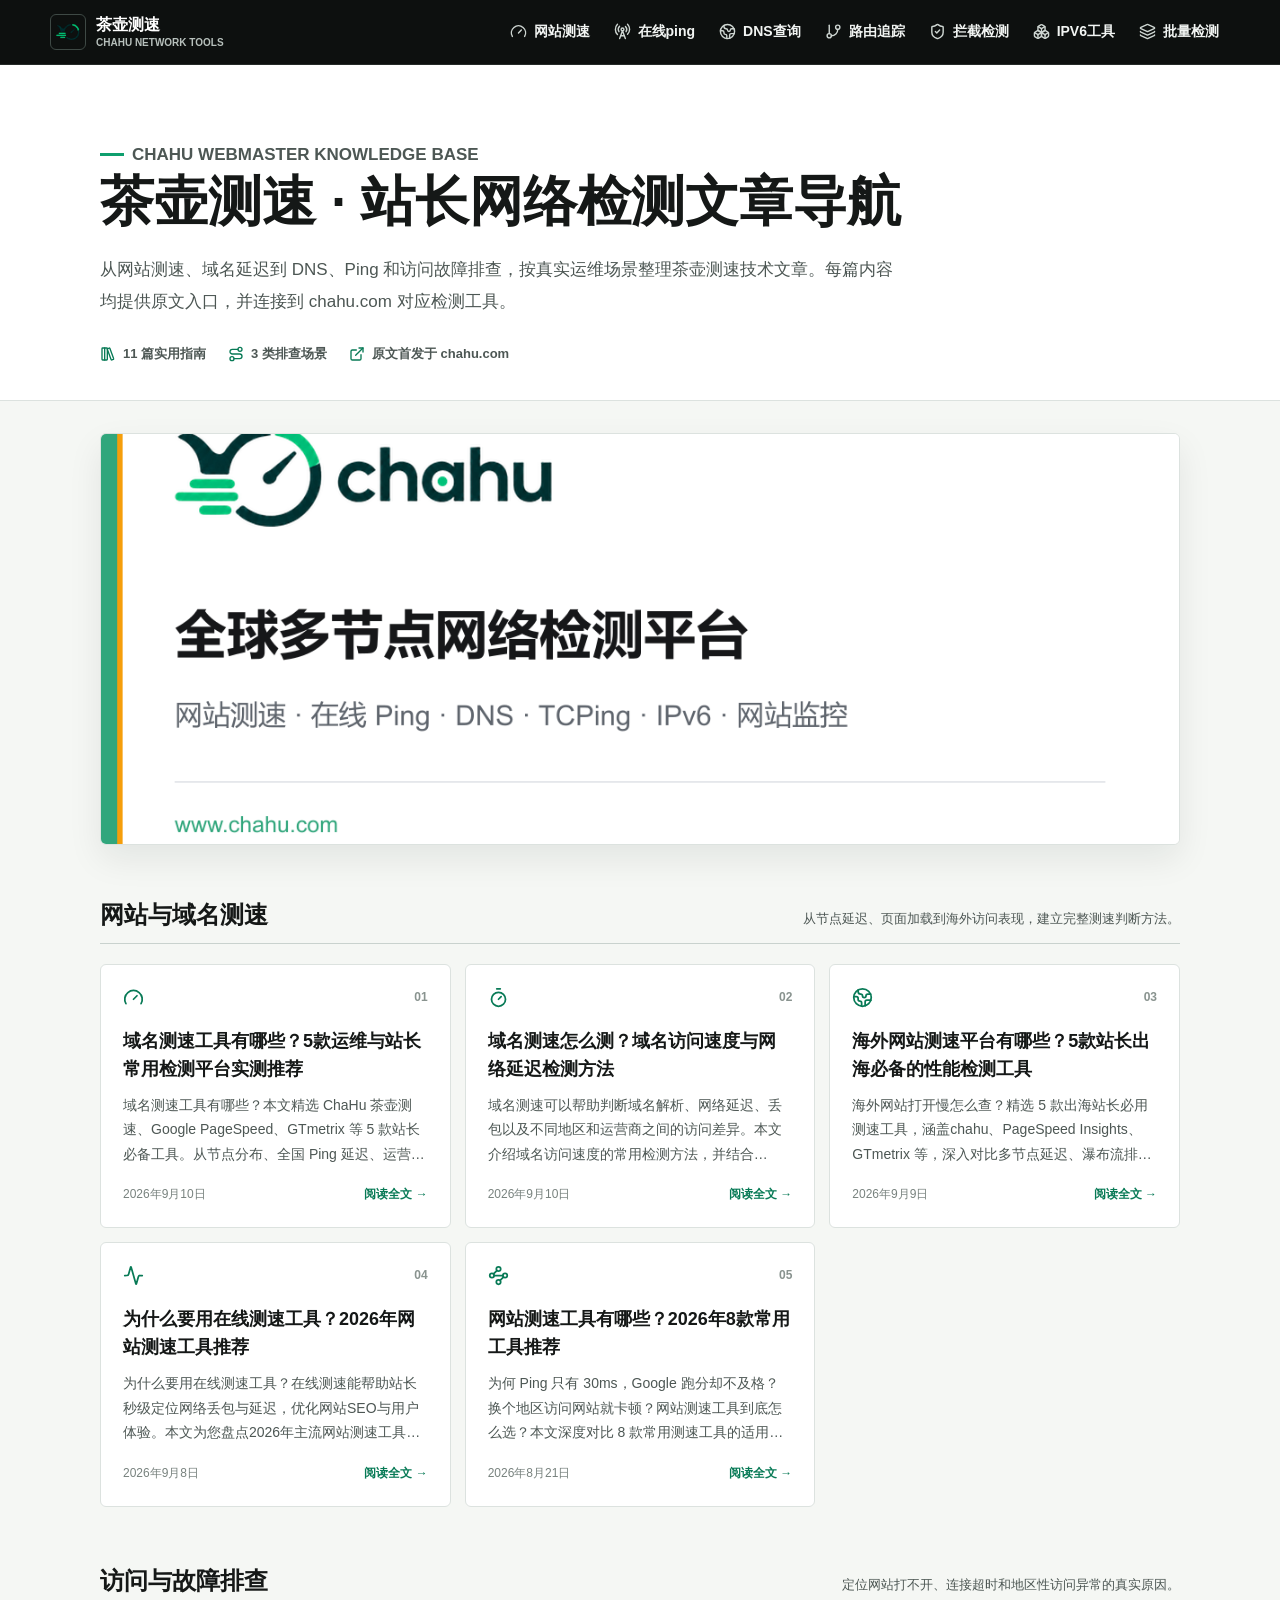
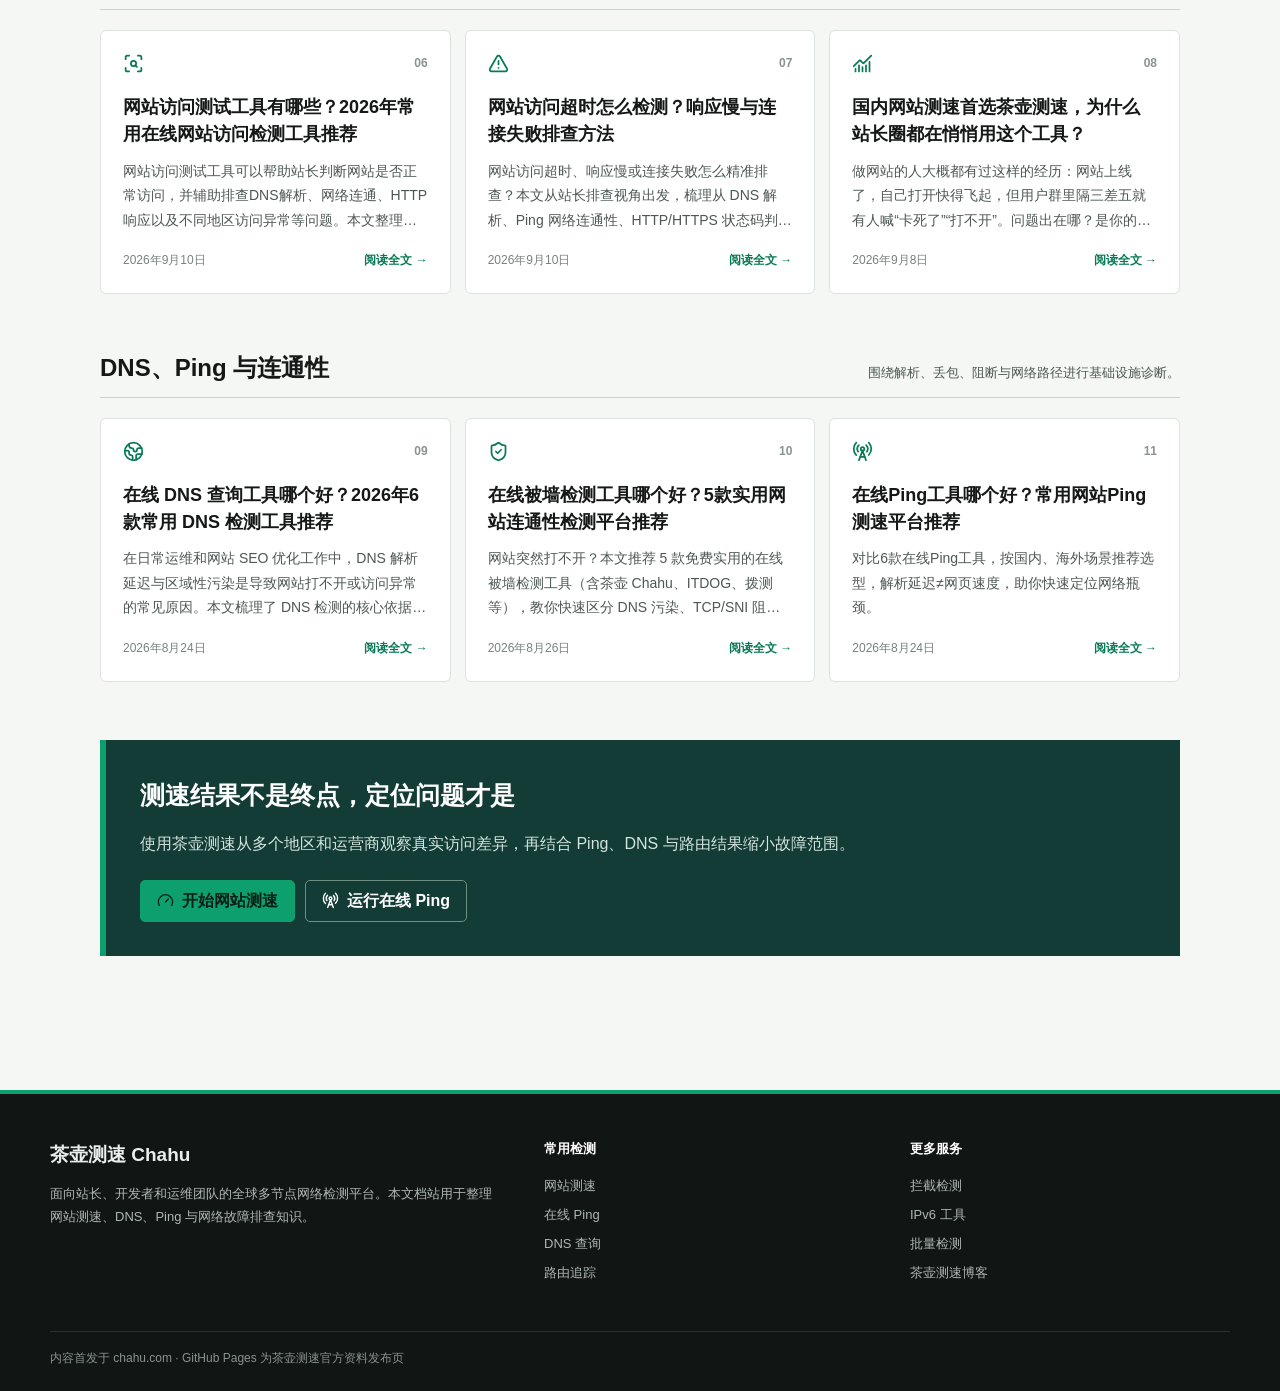
==== commit 3fbca063: "Use Chahu logo and update homepage SEO title" ====
--- a/index.html
+++ b/index.html
@@ -3,22 +3,23 @@
 <head>
   <meta charset="utf-8">
   <meta name="viewport" content="width=device-width, initial-scale=1">
-  <title>网站测速工具有哪些？2026 年 8 款常用工具推荐 | 茶壶测速</title>
+  <title>茶壶测速Chahu.com，互联网网站测速及在线监控基础设施</title>
   <meta name="description" content="茶壶测速站长知识库，汇总网站测速、域名延迟、在线 Ping、DNS 查询、访问超时与网站连通性检测实用文章。">
   <meta name="robots" content="index,follow,max-image-preview:large">
   <meta name="author" content="Chahu 团队">
   <meta name="theme-color" content="#0d100f">
   <link rel="canonical" href="https://www.chahu.com/blog">
-  <link rel="icon" href="https://www.chahu.com/favicon.ico?v=20260823">
+  <link rel="icon" href="assets/chahu-icon.png" type="image/png">
+  <link rel="apple-touch-icon" href="assets/chahu-icon.png">
   <meta property="og:locale" content="zh_CN">
   <meta property="og:type" content="website">
   <meta property="og:site_name" content="茶壶测速 Chahu">
-  <meta property="og:title" content="网站测速工具有哪些？2026 年 8 款常用工具推荐 | 茶壶测速">
+  <meta property="og:title" content="茶壶测速Chahu.com，互联网网站测速及在线监控基础设施">
   <meta property="og:description" content="茶壶测速站长知识库，汇总网站测速、域名延迟、在线 Ping、DNS 查询、访问超时与网站连通性检测实用文章。">
   <meta property="og:url" content="https://chahucesu.github.io/chahu.com/">
   <meta property="og:image" content="https://www.chahu.com/og/chahu-network-testing-v2.png">
   <meta name="twitter:card" content="summary_large_image">
-  <meta name="twitter:title" content="网站测速工具有哪些？2026 年 8 款常用工具推荐 | 茶壶测速">
+  <meta name="twitter:title" content="茶壶测速Chahu.com，互联网网站测速及在线监控基础设施">
   <meta name="twitter:description" content="茶壶测速站长知识库，汇总网站测速、域名延迟、在线 Ping、DNS 查询、访问超时与网站连通性检测实用文章。">
   <meta name="twitter:image" content="https://www.chahu.com/og/chahu-network-testing-v2.png">
   <link rel="stylesheet" href="assets/styles.css">
@@ -31,7 +32,7 @@
 <header class="site-header">
   <div class="header-inner">
     <a class="brand" href="https://www.chahu.com/" aria-label="茶壶测速官网">
-      <span class="brand-mark"><svg class="lucide lucide-gauge" xmlns="http://www.w3.org/2000/svg" width="24" height="24" viewBox="0 0 24 24" fill="none" stroke="currentColor" stroke-width="2" stroke-linecap="round" stroke-linejoin="round" aria-hidden="true"><path d="m12 14 4-4"></path><path d="M3.34 19a10 10 0 1 1 17.32 0"></path></svg></span>
+      <span class="brand-mark"><img src="assets/chahu-icon.png" width="32" height="32" alt=""></span>
       <span class="brand-name">茶壶测速<small>Chahu Network Tools</small></span>
     </a>
     <button class="nav-toggle" type="button" data-nav-toggle aria-label="打开菜单" aria-expanded="false"><svg class="lucide lucide-menu" xmlns="http://www.w3.org/2000/svg" width="24" height="24" viewBox="0 0 24 24" fill="none" stroke="currentColor" stroke-width="2" stroke-linecap="round" stroke-linejoin="round" aria-hidden="true"><line x1="4" x2="20" y1="12" y2="12"></line><line x1="4" x2="20" y1="6" y2="6"></line><line x1="4" x2="20" y1="18" y2="18"></line></svg></button>
--- a/assets/styles.css
+++ b/assets/styles.css
@@ -120,9 +120,10 @@
   border-radius: 6px;
 }
 
-.brand-mark svg {
-  width: 21px;
-  height: 21px;
+.brand-mark img {
+  width: 30px;
+  height: 30px;
+  object-fit: contain;
 }
 
 .brand-name {
